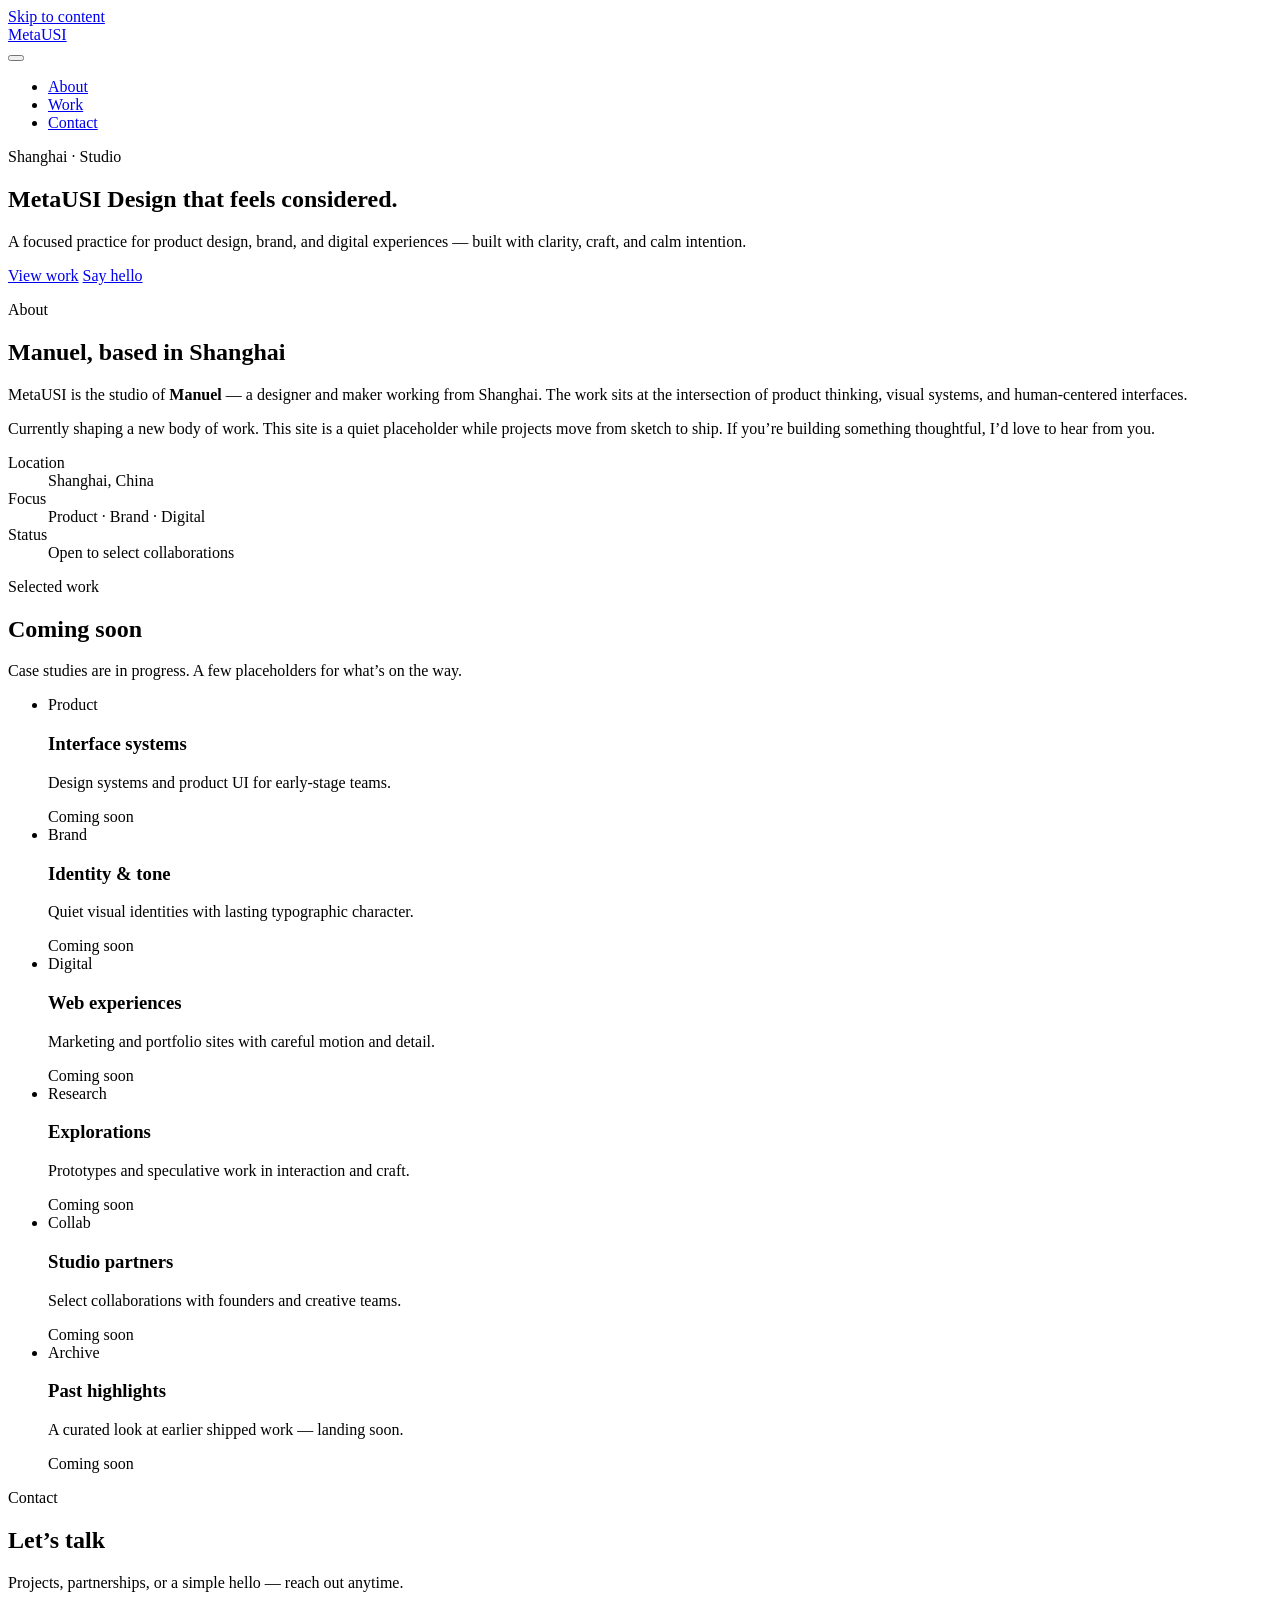
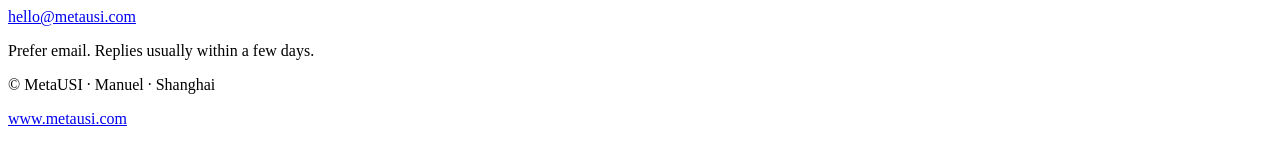
==== metausi.com/index.html @ 36ce7c74 "Add files via upload" ====
<!DOCTYPE html>
<html lang="en">
<head>
  <meta charset="UTF-8" />
  <meta name="viewport" content="width=device-width, initial-scale=1" />
  <title>MetaUSI — Design &amp; Product, Shanghai</title>
  <meta name="description" content="MetaUSI is the studio of Manuel in Shanghai — thoughtful product design, digital experiences, and creative direction." />
  <meta name="author" content="Manuel / MetaUSI" />
  <meta name="theme-color" content="#0c0c0e" />

  <!-- Open Graph -->
  <meta property="og:type" content="website" />
  <meta property="og:url" content="https://www.metausi.com/" />
  <meta property="og:title" content="MetaUSI — Design &amp; Product, Shanghai" />
  <meta property="og:description" content="Thoughtful product design, digital experiences, and creative direction from Shanghai." />
  <meta property="og:site_name" content="MetaUSI" />
  <meta property="og:locale" content="en_US" />
  <meta property="og:image" content="https://www.metausi.com/assets/og.png" />
  <meta property="og:image:width" content="1200" />
  <meta property="og:image:height" content="630" />

  <!-- Twitter -->
  <meta name="twitter:card" content="summary_large_image" />
  <meta name="twitter:title" content="MetaUSI — Design &amp; Product, Shanghai" />
  <meta name="twitter:description" content="Thoughtful product design, digital experiences, and creative direction from Shanghai." />
  <meta name="twitter:image" content="https://www.metausi.com/assets/og.png" />

  <link rel="canonical" href="https://www.metausi.com/" />
  <link rel="icon" href="/favicon.svg" type="image/svg+xml" />
  <link rel="apple-touch-icon" href="/favicon.svg" />

  <link rel="preconnect" href="https://fonts.googleapis.com" />
  <link rel="preconnect" href="https://fonts.gstatic.com" crossorigin />
  <link href="https://fonts.googleapis.com/css2?family=Instrument+Sans:ital,wght@0,400;0,500;0,600;0,700;1,400&family=Instrument+Serif:ital@0;1&display=swap" rel="stylesheet" />

  <link rel="stylesheet" href="/assets/styles.css" />
</head>
<body>
  <a class="skip-link" href="#main">Skip to content</a>

  <header class="site-header" role="banner">
    <div class="container header-inner">
      <a class="logo" href="/" aria-label="MetaUSI home">
        <span class="logo-mark" aria-hidden="true"></span>
        <span class="logo-text">MetaUSI</span>
      </a>
      <nav class="nav" aria-label="Primary">
        <button class="nav-toggle" type="button" aria-expanded="false" aria-controls="nav-menu" aria-label="Open menu">
          <span class="nav-toggle-bar"></span>
          <span class="nav-toggle-bar"></span>
        </button>
        <ul id="nav-menu" class="nav-list">
          <li><a href="#about">About</a></li>
          <li><a href="#work">Work</a></li>
          <li><a href="#contact">Contact</a></li>
        </ul>
      </nav>
    </div>
  </header>

  <main id="main">
    <section class="hero" aria-labelledby="hero-title">
      <div class="container hero-inner">
        <p class="eyebrow">Shanghai · Studio</p>
        <h1 id="hero-title" class="hero-title">
          <span class="hero-brand">MetaUSI</span>
          <span class="hero-line">Design that feels</span>
          <span class="hero-line accent">considered.</span>
        </h1>
        <p class="hero-lede">
          A focused practice for product design, brand, and digital experiences —
          built with clarity, craft, and calm intention.
        </p>
        <div class="hero-actions">
          <a class="btn btn-primary" href="#work">View work</a>
          <a class="btn btn-ghost" href="mailto:hello@metausi.com">Say hello</a>
        </div>
      </div>
      <div class="hero-glow" aria-hidden="true"></div>
    </section>

    <section id="about" class="section about" aria-labelledby="about-title">
      <div class="container">
        <div class="section-head">
          <p class="eyebrow">About</p>
          <h2 id="about-title">Manuel, based in Shanghai</h2>
        </div>
        <div class="about-grid">
          <div class="about-copy">
            <p>
              MetaUSI is the studio of <strong>Manuel</strong> — a designer and
              maker working from Shanghai. The work sits at the intersection of
              product thinking, visual systems, and human-centered interfaces.
            </p>
            <p>
              Currently shaping a new body of work. This site is a quiet
              placeholder while projects move from sketch to ship. If you’re
              building something thoughtful, I’d love to hear from you.
            </p>
          </div>
          <dl class="about-meta">
            <div>
              <dt>Location</dt>
              <dd>Shanghai, China</dd>
            </div>
            <div>
              <dt>Focus</dt>
              <dd>Product · Brand · Digital</dd>
            </div>
            <div>
              <dt>Status</dt>
              <dd><span class="status-dot" aria-hidden="true"></span> Open to select collaborations</dd>
            </div>
          </dl>
        </div>
      </div>
    </section>

    <section id="work" class="section work" aria-labelledby="work-title">
      <div class="container">
        <div class="section-head">
          <p class="eyebrow">Selected work</p>
          <h2 id="work-title">Coming soon</h2>
          <p class="section-desc">
            Case studies are in progress. A few placeholders for what’s on the way.
          </p>
        </div>
        <ul class="work-grid">
          <li class="work-card">
            <article>
              <span class="work-tag">Product</span>
              <h3>Interface systems</h3>
              <p>Design systems and product UI for early-stage teams.</p>
              <span class="work-status">Coming soon</span>
            </article>
          </li>
          <li class="work-card">
            <article>
              <span class="work-tag">Brand</span>
              <h3>Identity &amp; tone</h3>
              <p>Quiet visual identities with lasting typographic character.</p>
              <span class="work-status">Coming soon</span>
            </article>
          </li>
          <li class="work-card">
            <article>
              <span class="work-tag">Digital</span>
              <h3>Web experiences</h3>
              <p>Marketing and portfolio sites with careful motion and detail.</p>
              <span class="work-status">Coming soon</span>
            </article>
          </li>
          <li class="work-card">
            <article>
              <span class="work-tag">Research</span>
              <h3>Explorations</h3>
              <p>Prototypes and speculative work in interaction and craft.</p>
              <span class="work-status">Coming soon</span>
            </article>
          </li>
          <li class="work-card">
            <article>
              <span class="work-tag">Collab</span>
              <h3>Studio partners</h3>
              <p>Select collaborations with founders and creative teams.</p>
              <span class="work-status">Coming soon</span>
            </article>
          </li>
          <li class="work-card">
            <article>
              <span class="work-tag">Archive</span>
              <h3>Past highlights</h3>
              <p>A curated look at earlier shipped work — landing soon.</p>
              <span class="work-status">Coming soon</span>
            </article>
          </li>
        </ul>
      </div>
    </section>

    <section id="contact" class="section contact" aria-labelledby="contact-title">
      <div class="container contact-inner">
        <div class="section-head">
          <p class="eyebrow">Contact</p>
          <h2 id="contact-title">Let’s talk</h2>
          <p class="section-desc">
            Projects, partnerships, or a simple hello — reach out anytime.
          </p>
        </div>
        <a class="contact-email" href="mailto:hello@metausi.com">
          hello@metausi.com
        </a>
        <p class="contact-note">Prefer email. Replies usually within a few days.</p>
      </div>
    </section>
  </main>

  <footer class="site-footer" role="contentinfo">
    <div class="container footer-inner">
      <p class="footer-brand">© <span id="year"></span> MetaUSI · Manuel · Shanghai</p>
      <p class="footer-meta">
        <a href="https://www.metausi.com">www.metausi.com</a>
      </p>
    </div>
  </footer>

  <script src="/assets/main.js" defer></script>
</body>
</html>
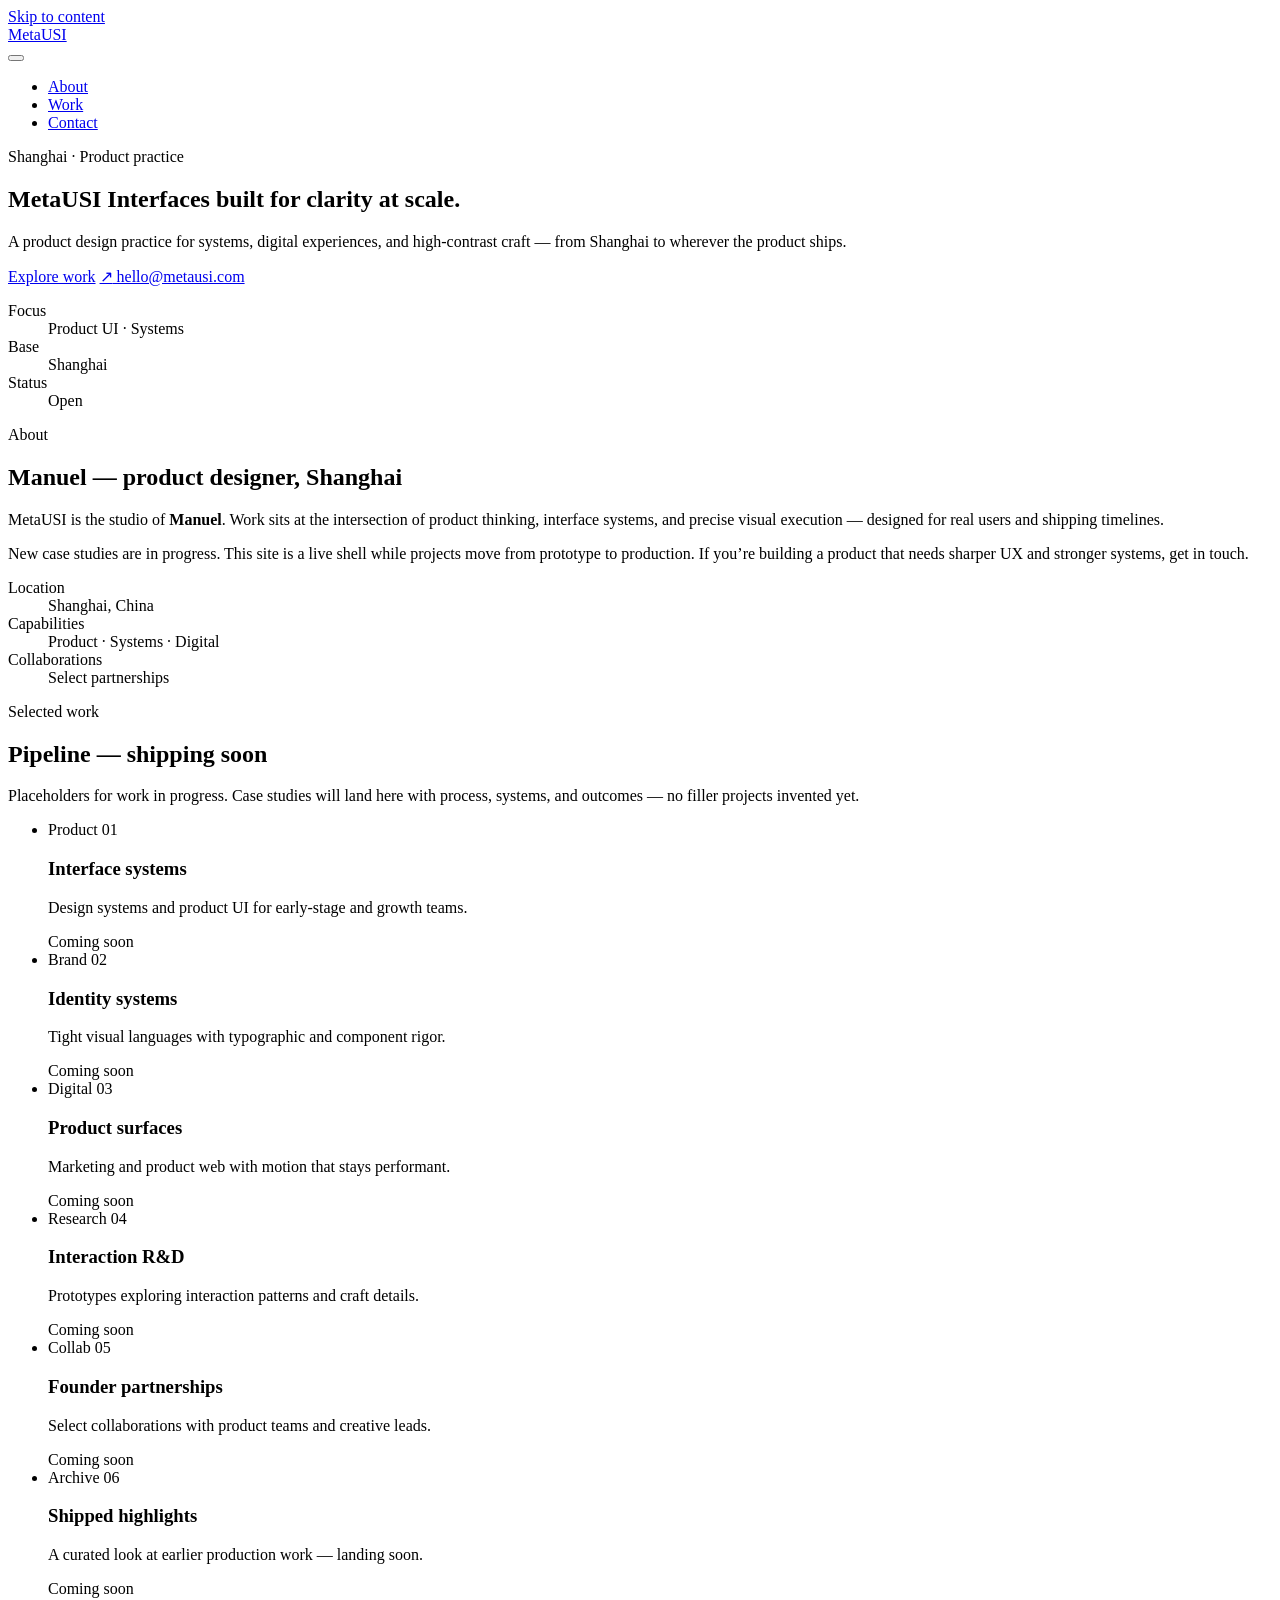
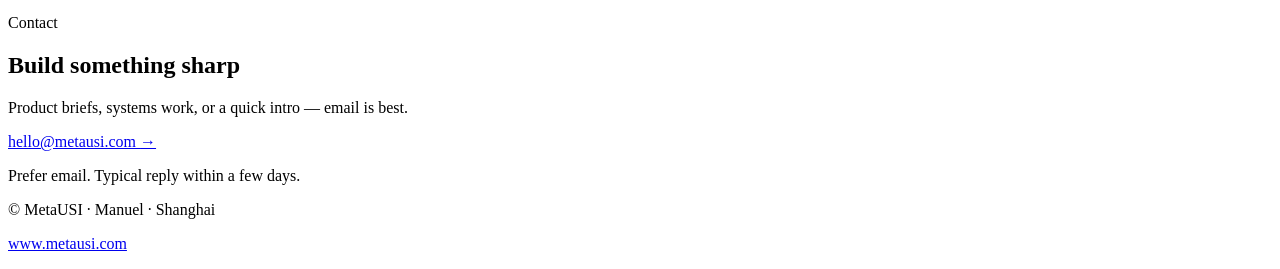
==== commit 217d9e5c: "Add files via upload" ====
--- a/metausi.com/index.html
+++ b/metausi.com/index.html
@@ -3,16 +3,16 @@
 <head>
   <meta charset="UTF-8" />
   <meta name="viewport" content="width=device-width, initial-scale=1" />
-  <title>MetaUSI — Design &amp; Product, Shanghai</title>
-  <meta name="description" content="MetaUSI is the studio of Manuel in Shanghai — thoughtful product design, digital experiences, and creative direction." />
+  <title>MetaUSI — Product Design &amp; Systems, Shanghai</title>
+  <meta name="description" content="MetaUSI is Manuel’s product practice in Shanghai — interface systems, digital products, and precise visual craft." />
   <meta name="author" content="Manuel / MetaUSI" />
-  <meta name="theme-color" content="#0c0c0e" />
+  <meta name="theme-color" content="#05070a" />
 
   <!-- Open Graph -->
   <meta property="og:type" content="website" />
   <meta property="og:url" content="https://www.metausi.com/" />
-  <meta property="og:title" content="MetaUSI — Design &amp; Product, Shanghai" />
-  <meta property="og:description" content="Thoughtful product design, digital experiences, and creative direction from Shanghai." />
+  <meta property="og:title" content="MetaUSI — Product Design &amp; Systems, Shanghai" />
+  <meta property="og:description" content="Interface systems, digital products, and precise visual craft from Shanghai." />
   <meta property="og:site_name" content="MetaUSI" />
   <meta property="og:locale" content="en_US" />
   <meta property="og:image" content="https://www.metausi.com/assets/og.png" />
@@ -21,8 +21,8 @@
 
   <!-- Twitter -->
   <meta name="twitter:card" content="summary_large_image" />
-  <meta name="twitter:title" content="MetaUSI — Design &amp; Product, Shanghai" />
-  <meta name="twitter:description" content="Thoughtful product design, digital experiences, and creative direction from Shanghai." />
+  <meta name="twitter:title" content="MetaUSI — Product Design &amp; Systems, Shanghai" />
+  <meta name="twitter:description" content="Interface systems, digital products, and precise visual craft from Shanghai." />
   <meta name="twitter:image" content="https://www.metausi.com/assets/og.png" />
 
   <link rel="canonical" href="https://www.metausi.com/" />
@@ -31,11 +31,14 @@
 
   <link rel="preconnect" href="https://fonts.googleapis.com" />
   <link rel="preconnect" href="https://fonts.gstatic.com" crossorigin />
-  <link href="https://fonts.googleapis.com/css2?family=Instrument+Sans:ital,wght@0,400;0,500;0,600;0,700;1,400&family=Instrument+Serif:ital@0;1&display=swap" rel="stylesheet" />
+  <link href="https://fonts.googleapis.com/css2?family=IBM+Plex+Mono:wght@400;500&family=Space+Grotesk:wght@400;500;600;700&display=swap" rel="stylesheet" />
 
   <link rel="stylesheet" href="/assets/styles.css" />
 </head>
 <body>
+  <div class="bg-grid" aria-hidden="true"></div>
+  <div class="bg-noise" aria-hidden="true"></div>
+
   <a class="skip-link" href="#main">Skip to content</a>
 
   <header class="site-header" role="banner">
@@ -52,7 +55,7 @@
         <ul id="nav-menu" class="nav-list">
           <li><a href="#about">About</a></li>
           <li><a href="#work">Work</a></li>
-          <li><a href="#contact">Contact</a></li>
+          <li><a class="nav-cta" href="#contact">Contact</a></li>
         </ul>
       </nav>
     </div>
@@ -61,55 +64,76 @@
   <main id="main">
     <section class="hero" aria-labelledby="hero-title">
       <div class="container hero-inner">
-        <p class="eyebrow">Shanghai · Studio</p>
+        <p class="eyebrow reveal" data-reveal>
+          <span class="eyebrow-dot" aria-hidden="true"></span>
+          Shanghai · Product practice
+        </p>
         <h1 id="hero-title" class="hero-title">
-          <span class="hero-brand">MetaUSI</span>
-          <span class="hero-line">Design that feels</span>
-          <span class="hero-line accent">considered.</span>
+          <span class="hero-brand reveal" data-reveal>MetaUSI</span>
+          <span class="hero-line reveal" data-reveal>Interfaces built for</span>
+          <span class="hero-line accent reveal" data-reveal>clarity at scale.</span>
         </h1>
-        <p class="hero-lede">
-          A focused practice for product design, brand, and digital experiences —
-          built with clarity, craft, and calm intention.
+        <p class="hero-lede reveal" data-reveal>
+          A product design practice for systems, digital experiences, and
+          high-contrast craft — from Shanghai to wherever the product ships.
         </p>
-        <div class="hero-actions">
-          <a class="btn btn-primary" href="#work">View work</a>
-          <a class="btn btn-ghost" href="mailto:hello@metausi.com">Say hello</a>
-        </div>
-      </div>
-      <div class="hero-glow" aria-hidden="true"></div>
+        <div class="hero-actions reveal" data-reveal>
+          <a class="btn btn-primary" href="#work">Explore work</a>
+          <a class="btn btn-ghost" href="mailto:hello@metausi.com">
+            <span class="btn-icon" aria-hidden="true">↗</span>
+            hello@metausi.com
+          </a>
+        </div>
+        <dl class="hero-stats reveal" data-reveal>
+          <div>
+            <dt>Focus</dt>
+            <dd>Product UI · Systems</dd>
+          </div>
+          <div>
+            <dt>Base</dt>
+            <dd>Shanghai</dd>
+          </div>
+          <div>
+            <dt>Status</dt>
+            <dd><span class="status-dot" aria-hidden="true"></span> Open</dd>
+          </div>
+        </dl>
+      </div>
+      <div class="hero-orb" aria-hidden="true"></div>
+      <div class="hero-frame" aria-hidden="true"></div>
     </section>
 
     <section id="about" class="section about" aria-labelledby="about-title">
       <div class="container">
-        <div class="section-head">
+        <div class="section-head reveal" data-reveal>
           <p class="eyebrow">About</p>
-          <h2 id="about-title">Manuel, based in Shanghai</h2>
+          <h2 id="about-title">Manuel — product designer, Shanghai</h2>
         </div>
         <div class="about-grid">
-          <div class="about-copy">
+          <div class="about-copy reveal" data-reveal>
             <p>
-              MetaUSI is the studio of <strong>Manuel</strong> — a designer and
-              maker working from Shanghai. The work sits at the intersection of
-              product thinking, visual systems, and human-centered interfaces.
+              MetaUSI is the studio of <strong>Manuel</strong>. Work sits at the
+              intersection of product thinking, interface systems, and precise
+              visual execution — designed for real users and shipping timelines.
             </p>
             <p>
-              Currently shaping a new body of work. This site is a quiet
-              placeholder while projects move from sketch to ship. If you’re
-              building something thoughtful, I’d love to hear from you.
+              New case studies are in progress. This site is a live shell while
+              projects move from prototype to production. If you’re building a
+              product that needs sharper UX and stronger systems, get in touch.
             </p>
           </div>
-          <dl class="about-meta">
+          <dl class="about-meta reveal" data-reveal>
             <div>
               <dt>Location</dt>
               <dd>Shanghai, China</dd>
             </div>
             <div>
-              <dt>Focus</dt>
-              <dd>Product · Brand · Digital</dd>
+              <dt>Capabilities</dt>
+              <dd>Product · Systems · Digital</dd>
             </div>
             <div>
-              <dt>Status</dt>
-              <dd><span class="status-dot" aria-hidden="true"></span> Open to select collaborations</dd>
+              <dt>Collaborations</dt>
+              <dd><span class="status-dot" aria-hidden="true"></span> Select partnerships</dd>
             </div>
           </dl>
         </div>
@@ -118,59 +142,78 @@
 
     <section id="work" class="section work" aria-labelledby="work-title">
       <div class="container">
-        <div class="section-head">
+        <div class="section-head reveal" data-reveal>
           <p class="eyebrow">Selected work</p>
-          <h2 id="work-title">Coming soon</h2>
+          <h2 id="work-title">Pipeline — shipping soon</h2>
           <p class="section-desc">
-            Case studies are in progress. A few placeholders for what’s on the way.
+            Placeholders for work in progress. Case studies will land here with
+            process, systems, and outcomes — no filler projects invented yet.
           </p>
         </div>
         <ul class="work-grid">
-          <li class="work-card">
-            <article>
-              <span class="work-tag">Product</span>
+          <li class="work-card reveal" data-reveal>
+            <article>
+              <div class="work-card-top">
+                <span class="work-tag">Product</span>
+                <span class="work-index" aria-hidden="true">01</span>
+              </div>
               <h3>Interface systems</h3>
-              <p>Design systems and product UI for early-stage teams.</p>
-              <span class="work-status">Coming soon</span>
-            </article>
-          </li>
-          <li class="work-card">
-            <article>
-              <span class="work-tag">Brand</span>
-              <h3>Identity &amp; tone</h3>
-              <p>Quiet visual identities with lasting typographic character.</p>
-              <span class="work-status">Coming soon</span>
-            </article>
-          </li>
-          <li class="work-card">
-            <article>
-              <span class="work-tag">Digital</span>
-              <h3>Web experiences</h3>
-              <p>Marketing and portfolio sites with careful motion and detail.</p>
-              <span class="work-status">Coming soon</span>
-            </article>
-          </li>
-          <li class="work-card">
-            <article>
-              <span class="work-tag">Research</span>
-              <h3>Explorations</h3>
-              <p>Prototypes and speculative work in interaction and craft.</p>
-              <span class="work-status">Coming soon</span>
-            </article>
-          </li>
-          <li class="work-card">
-            <article>
-              <span class="work-tag">Collab</span>
-              <h3>Studio partners</h3>
-              <p>Select collaborations with founders and creative teams.</p>
-              <span class="work-status">Coming soon</span>
-            </article>
-          </li>
-          <li class="work-card">
-            <article>
-              <span class="work-tag">Archive</span>
-              <h3>Past highlights</h3>
-              <p>A curated look at earlier shipped work — landing soon.</p>
+              <p>Design systems and product UI for early-stage and growth teams.</p>
+              <span class="work-status">Coming soon</span>
+            </article>
+          </li>
+          <li class="work-card reveal" data-reveal>
+            <article>
+              <div class="work-card-top">
+                <span class="work-tag">Brand</span>
+                <span class="work-index" aria-hidden="true">02</span>
+              </div>
+              <h3>Identity systems</h3>
+              <p>Tight visual languages with typographic and component rigor.</p>
+              <span class="work-status">Coming soon</span>
+            </article>
+          </li>
+          <li class="work-card reveal" data-reveal>
+            <article>
+              <div class="work-card-top">
+                <span class="work-tag">Digital</span>
+                <span class="work-index" aria-hidden="true">03</span>
+              </div>
+              <h3>Product surfaces</h3>
+              <p>Marketing and product web with motion that stays performant.</p>
+              <span class="work-status">Coming soon</span>
+            </article>
+          </li>
+          <li class="work-card reveal" data-reveal>
+            <article>
+              <div class="work-card-top">
+                <span class="work-tag">Research</span>
+                <span class="work-index" aria-hidden="true">04</span>
+              </div>
+              <h3>Interaction R&amp;D</h3>
+              <p>Prototypes exploring interaction patterns and craft details.</p>
+              <span class="work-status">Coming soon</span>
+            </article>
+          </li>
+          <li class="work-card reveal" data-reveal>
+            <article>
+              <div class="work-card-top">
+                <span class="work-tag">Collab</span>
+                <span class="work-index" aria-hidden="true">05</span>
+              </div>
+              <h3>Founder partnerships</h3>
+              <p>Select collaborations with product teams and creative leads.</p>
+              <span class="work-status">Coming soon</span>
+            </article>
+          </li>
+          <li class="work-card reveal" data-reveal>
+            <article>
+              <div class="work-card-top">
+                <span class="work-tag">Archive</span>
+                <span class="work-index" aria-hidden="true">06</span>
+              </div>
+              <h3>Shipped highlights</h3>
+              <p>A curated look at earlier production work — landing soon.</p>
               <span class="work-status">Coming soon</span>
             </article>
           </li>
@@ -179,18 +222,19 @@
     </section>
 
     <section id="contact" class="section contact" aria-labelledby="contact-title">
-      <div class="container contact-inner">
+      <div class="container contact-inner reveal" data-reveal>
         <div class="section-head">
           <p class="eyebrow">Contact</p>
-          <h2 id="contact-title">Let’s talk</h2>
+          <h2 id="contact-title">Build something sharp</h2>
           <p class="section-desc">
-            Projects, partnerships, or a simple hello — reach out anytime.
+            Product briefs, systems work, or a quick intro — email is best.
           </p>
         </div>
         <a class="contact-email" href="mailto:hello@metausi.com">
           hello@metausi.com
+          <span class="contact-arrow" aria-hidden="true">→</span>
         </a>
-        <p class="contact-note">Prefer email. Replies usually within a few days.</p>
+        <p class="contact-note">Prefer email. Typical reply within a few days.</p>
       </div>
     </section>
   </main>
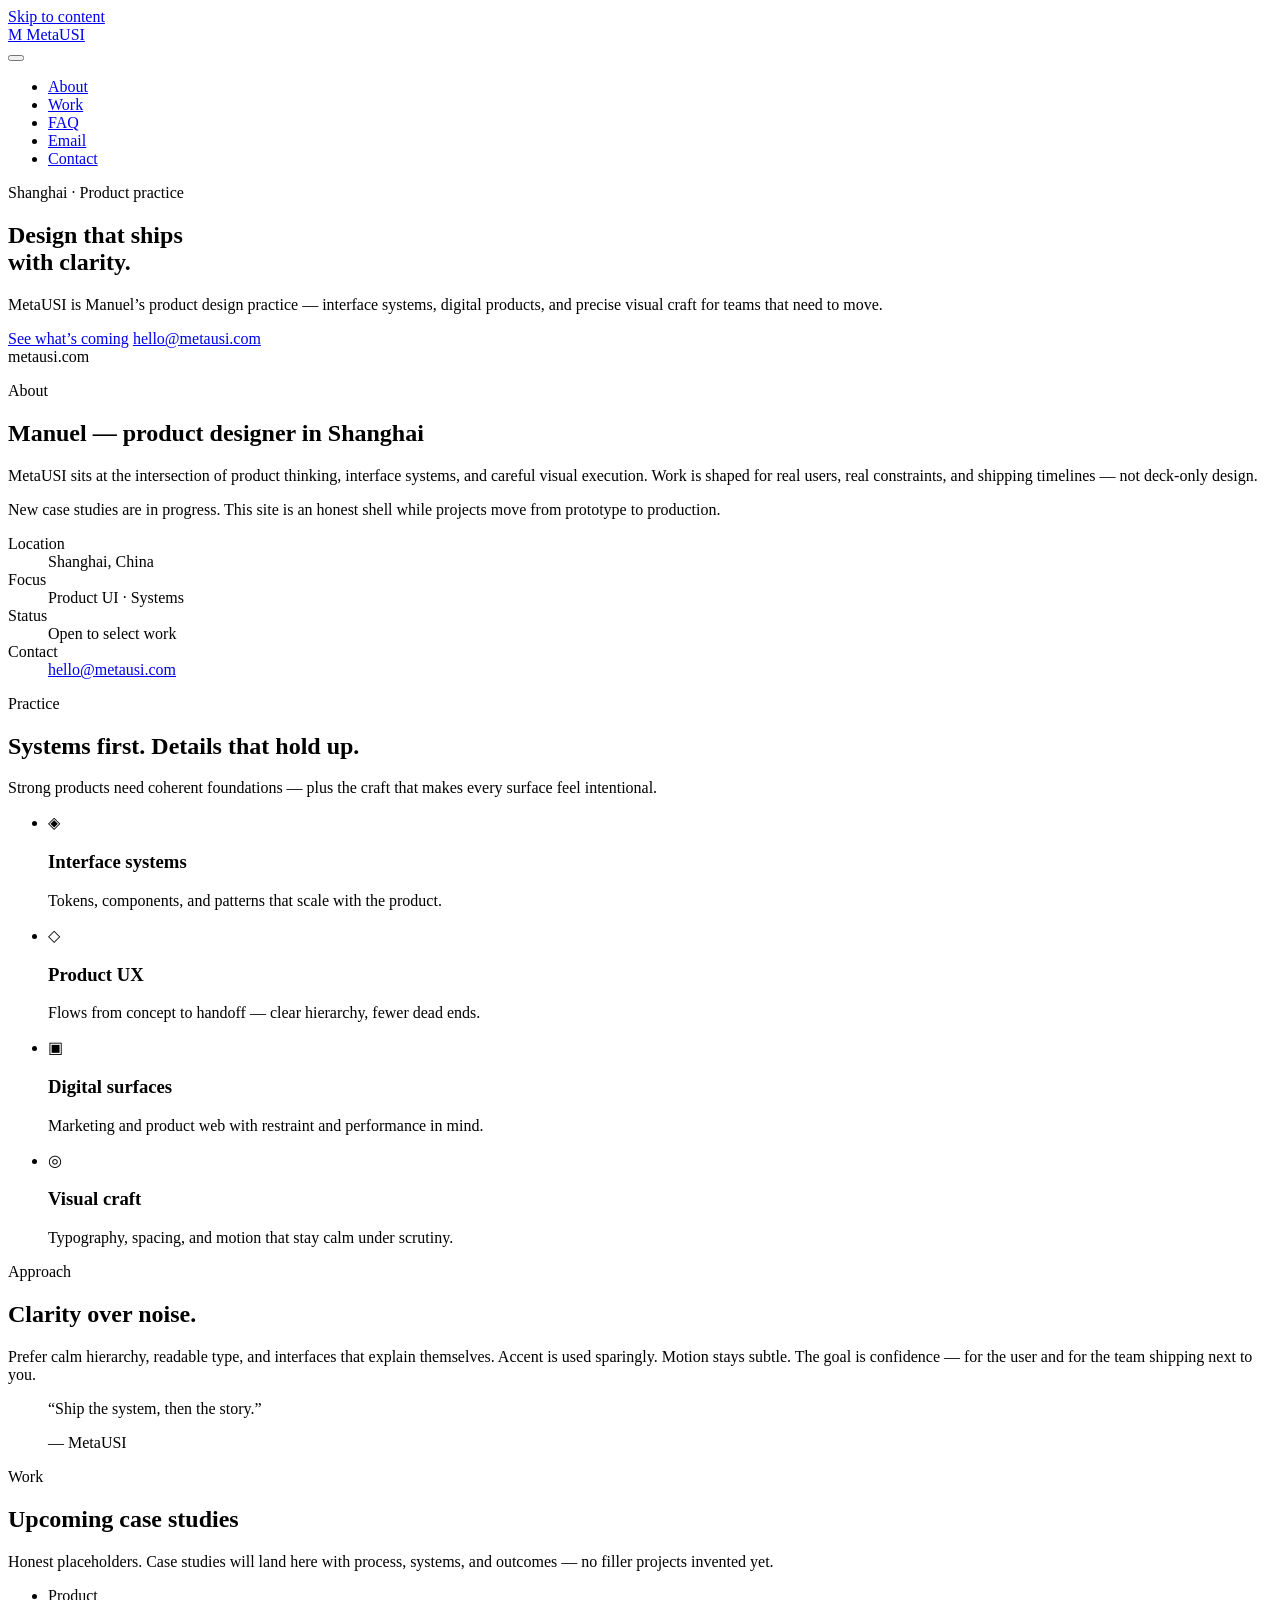
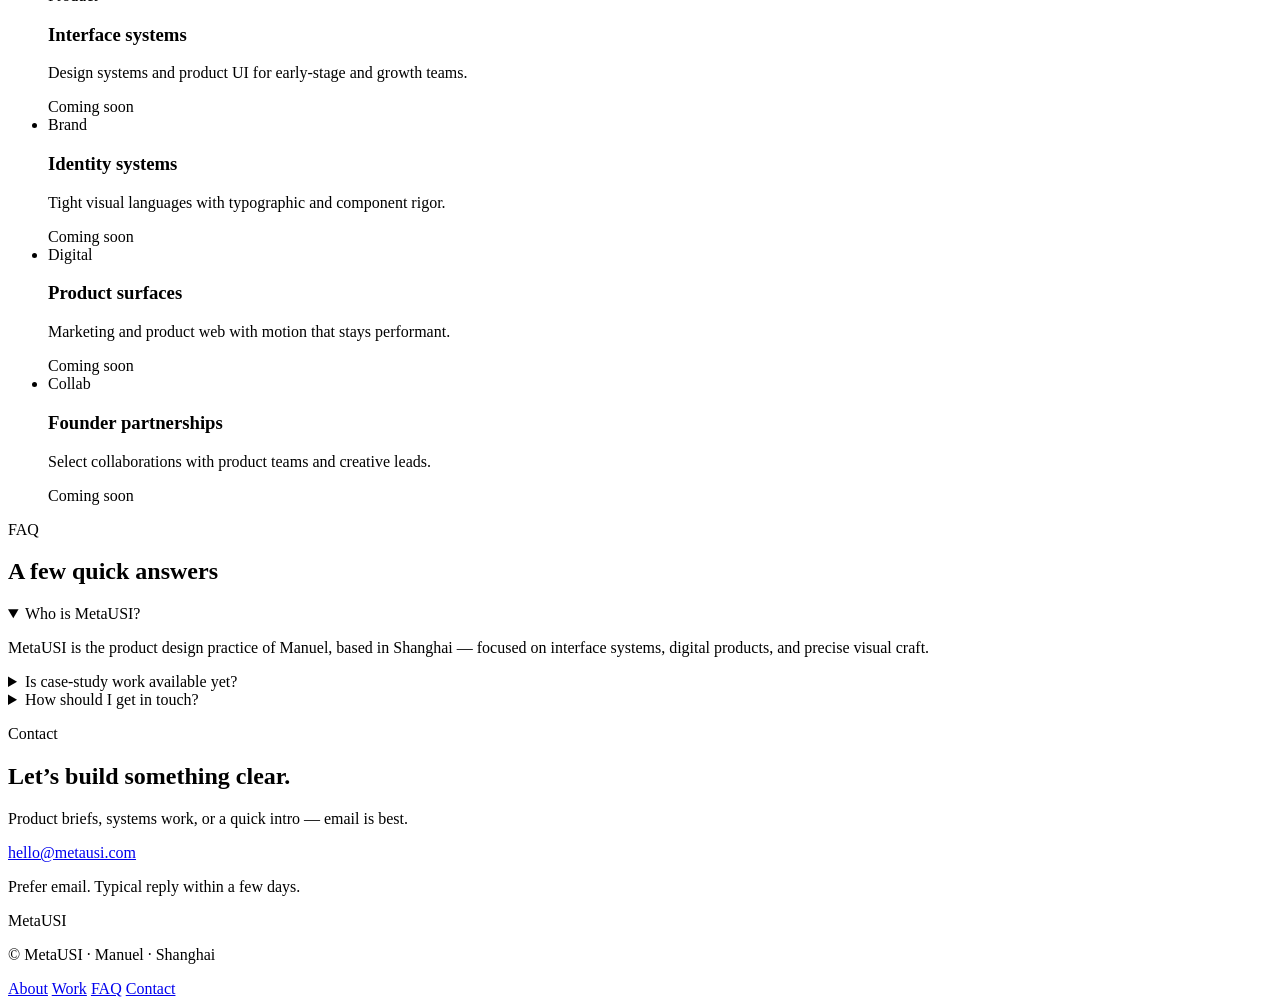
==== commit c48e3b80: "Add files via upload" ====
--- a/metausi.com/index.html
+++ b/metausi.com/index.html
@@ -6,9 +6,8 @@
   <title>MetaUSI — Product Design &amp; Systems, Shanghai</title>
   <meta name="description" content="MetaUSI is Manuel’s product practice in Shanghai — interface systems, digital products, and precise visual craft." />
   <meta name="author" content="Manuel / MetaUSI" />
-  <meta name="theme-color" content="#05070a" />
-
-  <!-- Open Graph -->
+  <meta name="theme-color" content="#FFFFFF" />
+
   <meta property="og:type" content="website" />
   <meta property="og:url" content="https://www.metausi.com/" />
   <meta property="og:title" content="MetaUSI — Product Design &amp; Systems, Shanghai" />
@@ -19,7 +18,6 @@
   <meta property="og:image:width" content="1200" />
   <meta property="og:image:height" content="630" />
 
-  <!-- Twitter -->
   <meta name="twitter:card" content="summary_large_image" />
   <meta name="twitter:title" content="MetaUSI — Product Design &amp; Systems, Shanghai" />
   <meta name="twitter:description" content="Interface systems, digital products, and precise visual craft from Shanghai." />
@@ -31,20 +29,16 @@
 
   <link rel="preconnect" href="https://fonts.googleapis.com" />
   <link rel="preconnect" href="https://fonts.gstatic.com" crossorigin />
-  <link href="https://fonts.googleapis.com/css2?family=IBM+Plex+Mono:wght@400;500&family=Space+Grotesk:wght@400;500;600;700&display=swap" rel="stylesheet" />
-
+  <link href="https://fonts.googleapis.com/css2?family=Inter:wght@400;500;600;700&display=swap" rel="stylesheet" />
   <link rel="stylesheet" href="/assets/styles.css" />
 </head>
 <body>
-  <div class="bg-grid" aria-hidden="true"></div>
-  <div class="bg-noise" aria-hidden="true"></div>
-
   <a class="skip-link" href="#main">Skip to content</a>
 
   <header class="site-header" role="banner">
     <div class="container header-inner">
       <a class="logo" href="/" aria-label="MetaUSI home">
-        <span class="logo-mark" aria-hidden="true"></span>
+        <span class="logo-mark" aria-hidden="true">M</span>
         <span class="logo-text">MetaUSI</span>
       </a>
       <nav class="nav" aria-label="Primary">
@@ -55,7 +49,9 @@
         <ul id="nav-menu" class="nav-list">
           <li><a href="#about">About</a></li>
           <li><a href="#work">Work</a></li>
-          <li><a class="nav-cta" href="#contact">Contact</a></li>
+          <li><a href="#faq">FAQ</a></li>
+          <li><a class="btn btn-outline btn-sm" href="mailto:hello@metausi.com">Email</a></li>
+          <li><a class="btn btn-primary btn-sm" href="#contact">Contact</a></li>
         </ul>
       </nav>
     </div>
@@ -63,188 +59,232 @@
 
   <main id="main">
     <section class="hero" aria-labelledby="hero-title">
-      <div class="container hero-inner">
-        <p class="eyebrow reveal" data-reveal>
-          <span class="eyebrow-dot" aria-hidden="true"></span>
-          Shanghai · Product practice
-        </p>
-        <h1 id="hero-title" class="hero-title">
-          <span class="hero-brand reveal" data-reveal>MetaUSI</span>
-          <span class="hero-line reveal" data-reveal>Interfaces built for</span>
-          <span class="hero-line accent reveal" data-reveal>clarity at scale.</span>
+      <div class="container hero-copy">
+        <p class="pill reveal" data-reveal>Shanghai · Product practice</p>
+        <h1 id="hero-title" class="hero-title reveal" data-reveal>
+          Design that ships<br />with clarity.
         </h1>
         <p class="hero-lede reveal" data-reveal>
-          A product design practice for systems, digital experiences, and
-          high-contrast craft — from Shanghai to wherever the product ships.
+          MetaUSI is Manuel’s product design practice — interface systems,
+          digital products, and precise visual craft for teams that need to move.
         </p>
         <div class="hero-actions reveal" data-reveal>
-          <a class="btn btn-primary" href="#work">Explore work</a>
-          <a class="btn btn-ghost" href="mailto:hello@metausi.com">
-            <span class="btn-icon" aria-hidden="true">↗</span>
-            hello@metausi.com
-          </a>
-        </div>
-        <dl class="hero-stats reveal" data-reveal>
-          <div>
-            <dt>Focus</dt>
-            <dd>Product UI · Systems</dd>
+          <a class="btn btn-primary" href="#work">See what’s coming</a>
+          <a class="btn btn-secondary" href="mailto:hello@metausi.com">hello@metausi.com</a>
+        </div>
+      </div>
+
+      <div class="container reveal" data-reveal>
+        <div class="hero-visual" aria-hidden="true">
+          <div class="mock-window">
+            <div class="mock-chrome">
+              <span></span><span></span><span></span>
+              <div class="mock-url">metausi.com</div>
+            </div>
+            <div class="mock-body">
+              <div class="mock-sidebar">
+                <div class="mock-line short"></div>
+                <div class="mock-line"></div>
+                <div class="mock-line"></div>
+                <div class="mock-line mid"></div>
+              </div>
+              <div class="mock-main">
+                <div class="mock-banner"></div>
+                <div class="mock-cards">
+                  <div class="mock-card"></div>
+                  <div class="mock-card"></div>
+                  <div class="mock-card accent"></div>
+                </div>
+              </div>
+            </div>
           </div>
-          <div>
-            <dt>Base</dt>
-            <dd>Shanghai</dd>
+        </div>
+      </div>
+    </section>
+
+    <section id="about" class="band" aria-labelledby="about-title">
+      <div class="container">
+        <div class="block reveal" data-reveal>
+          <div class="block-grid">
+            <div>
+              <p class="section-label">About</p>
+              <h2 id="about-title">Manuel — product designer in Shanghai</h2>
+              <p class="body">
+                MetaUSI sits at the intersection of product thinking, interface systems,
+                and careful visual execution. Work is shaped for real users, real constraints,
+                and shipping timelines — not deck-only design.
+              </p>
+              <p class="body">
+                New case studies are in progress. This site is an honest shell while projects
+                move from prototype to production.
+              </p>
+            </div>
+            <dl class="meta-list">
+              <div>
+                <dt>Location</dt>
+                <dd>Shanghai, China</dd>
+              </div>
+              <div>
+                <dt>Focus</dt>
+                <dd>Product UI · Systems</dd>
+              </div>
+              <div>
+                <dt>Status</dt>
+                <dd><span class="status-dot" aria-hidden="true"></span> Open to select work</dd>
+              </div>
+              <div>
+                <dt>Contact</dt>
+                <dd><a href="mailto:hello@metausi.com">hello@metausi.com</a></dd>
+              </div>
+            </dl>
           </div>
-          <div>
-            <dt>Status</dt>
-            <dd><span class="status-dot" aria-hidden="true"></span> Open</dd>
+        </div>
+      </div>
+    </section>
+
+    <section id="practice" class="band band-tight" aria-labelledby="practice-title">
+      <div class="container">
+        <div class="section-head reveal" data-reveal>
+          <p class="section-label">Practice</p>
+          <h2 id="practice-title">Systems first. Details that hold up.</h2>
+          <p class="section-desc">
+            Strong products need coherent foundations — plus the craft that makes every surface feel intentional.
+          </p>
+        </div>
+        <ul class="grid-2x2">
+          <li class="tile reveal" data-reveal>
+            <span class="tile-icon" aria-hidden="true">◈</span>
+            <h3>Interface systems</h3>
+            <p>Tokens, components, and patterns that scale with the product.</p>
+          </li>
+          <li class="tile reveal" data-reveal>
+            <span class="tile-icon" aria-hidden="true">◇</span>
+            <h3>Product UX</h3>
+            <p>Flows from concept to handoff — clear hierarchy, fewer dead ends.</p>
+          </li>
+          <li class="tile reveal" data-reveal>
+            <span class="tile-icon" aria-hidden="true">▣</span>
+            <h3>Digital surfaces</h3>
+            <p>Marketing and product web with restraint and performance in mind.</p>
+          </li>
+          <li class="tile reveal" data-reveal>
+            <span class="tile-icon" aria-hidden="true">◎</span>
+            <h3>Visual craft</h3>
+            <p>Typography, spacing, and motion that stay calm under scrutiny.</p>
+          </li>
+        </ul>
+      </div>
+    </section>
+
+    <section class="band" aria-labelledby="approach-title">
+      <div class="container">
+        <div class="block block-teal reveal" data-reveal>
+          <div class="block-grid block-grid-center">
+            <div>
+              <p class="section-label">Approach</p>
+              <h2 id="approach-title">Clarity over noise.</h2>
+              <p class="body">
+                Prefer calm hierarchy, readable type, and interfaces that explain themselves.
+                Accent is used sparingly. Motion stays subtle. The goal is confidence —
+                for the user and for the team shipping next to you.
+              </p>
+            </div>
+            <blockquote class="quote">
+              <p>“Ship the system, then the story.”</p>
+              <footer>— MetaUSI</footer>
+            </blockquote>
           </div>
-        </dl>
-      </div>
-      <div class="hero-orb" aria-hidden="true"></div>
-      <div class="hero-frame" aria-hidden="true"></div>
-    </section>
-
-    <section id="about" class="section about" aria-labelledby="about-title">
+        </div>
+      </div>
+    </section>
+
+    <section id="work" class="band band-tight" aria-labelledby="work-title">
       <div class="container">
         <div class="section-head reveal" data-reveal>
-          <p class="eyebrow">About</p>
-          <h2 id="about-title">Manuel — product designer, Shanghai</h2>
-        </div>
-        <div class="about-grid">
-          <div class="about-copy reveal" data-reveal>
-            <p>
-              MetaUSI is the studio of <strong>Manuel</strong>. Work sits at the
-              intersection of product thinking, interface systems, and precise
-              visual execution — designed for real users and shipping timelines.
-            </p>
-            <p>
-              New case studies are in progress. This site is a live shell while
-              projects move from prototype to production. If you’re building a
-              product that needs sharper UX and stronger systems, get in touch.
-            </p>
-          </div>
-          <dl class="about-meta reveal" data-reveal>
-            <div>
-              <dt>Location</dt>
-              <dd>Shanghai, China</dd>
-            </div>
-            <div>
-              <dt>Capabilities</dt>
-              <dd>Product · Systems · Digital</dd>
-            </div>
-            <div>
-              <dt>Collaborations</dt>
-              <dd><span class="status-dot" aria-hidden="true"></span> Select partnerships</dd>
-            </div>
-          </dl>
-        </div>
-      </div>
-    </section>
-
-    <section id="work" class="section work" aria-labelledby="work-title">
-      <div class="container">
+          <p class="section-label">Work</p>
+          <h2 id="work-title">Upcoming case studies</h2>
+          <p class="section-desc">
+            Honest placeholders. Case studies will land here with process, systems, and outcomes —
+            no filler projects invented yet.
+          </p>
+        </div>
+        <ul class="grid-2x2">
+          <li class="card reveal" data-reveal>
+            <span class="card-tag">Product</span>
+            <h3>Interface systems</h3>
+            <p>Design systems and product UI for early-stage and growth teams.</p>
+            <span class="card-status">Coming soon</span>
+          </li>
+          <li class="card reveal" data-reveal>
+            <span class="card-tag">Brand</span>
+            <h3>Identity systems</h3>
+            <p>Tight visual languages with typographic and component rigor.</p>
+            <span class="card-status">Coming soon</span>
+          </li>
+          <li class="card reveal" data-reveal>
+            <span class="card-tag">Digital</span>
+            <h3>Product surfaces</h3>
+            <p>Marketing and product web with motion that stays performant.</p>
+            <span class="card-status">Coming soon</span>
+          </li>
+          <li class="card reveal" data-reveal>
+            <span class="card-tag">Collab</span>
+            <h3>Founder partnerships</h3>
+            <p>Select collaborations with product teams and creative leads.</p>
+            <span class="card-status">Coming soon</span>
+          </li>
+        </ul>
+      </div>
+    </section>
+
+    <section id="faq" class="band" aria-labelledby="faq-title">
+      <div class="container narrow">
         <div class="section-head reveal" data-reveal>
-          <p class="eyebrow">Selected work</p>
-          <h2 id="work-title">Pipeline — shipping soon</h2>
-          <p class="section-desc">
-            Placeholders for work in progress. Case studies will land here with
-            process, systems, and outcomes — no filler projects invented yet.
-          </p>
-        </div>
-        <ul class="work-grid">
-          <li class="work-card reveal" data-reveal>
-            <article>
-              <div class="work-card-top">
-                <span class="work-tag">Product</span>
-                <span class="work-index" aria-hidden="true">01</span>
-              </div>
-              <h3>Interface systems</h3>
-              <p>Design systems and product UI for early-stage and growth teams.</p>
-              <span class="work-status">Coming soon</span>
-            </article>
-          </li>
-          <li class="work-card reveal" data-reveal>
-            <article>
-              <div class="work-card-top">
-                <span class="work-tag">Brand</span>
-                <span class="work-index" aria-hidden="true">02</span>
-              </div>
-              <h3>Identity systems</h3>
-              <p>Tight visual languages with typographic and component rigor.</p>
-              <span class="work-status">Coming soon</span>
-            </article>
-          </li>
-          <li class="work-card reveal" data-reveal>
-            <article>
-              <div class="work-card-top">
-                <span class="work-tag">Digital</span>
-                <span class="work-index" aria-hidden="true">03</span>
-              </div>
-              <h3>Product surfaces</h3>
-              <p>Marketing and product web with motion that stays performant.</p>
-              <span class="work-status">Coming soon</span>
-            </article>
-          </li>
-          <li class="work-card reveal" data-reveal>
-            <article>
-              <div class="work-card-top">
-                <span class="work-tag">Research</span>
-                <span class="work-index" aria-hidden="true">04</span>
-              </div>
-              <h3>Interaction R&amp;D</h3>
-              <p>Prototypes exploring interaction patterns and craft details.</p>
-              <span class="work-status">Coming soon</span>
-            </article>
-          </li>
-          <li class="work-card reveal" data-reveal>
-            <article>
-              <div class="work-card-top">
-                <span class="work-tag">Collab</span>
-                <span class="work-index" aria-hidden="true">05</span>
-              </div>
-              <h3>Founder partnerships</h3>
-              <p>Select collaborations with product teams and creative leads.</p>
-              <span class="work-status">Coming soon</span>
-            </article>
-          </li>
-          <li class="work-card reveal" data-reveal>
-            <article>
-              <div class="work-card-top">
-                <span class="work-tag">Archive</span>
-                <span class="work-index" aria-hidden="true">06</span>
-              </div>
-              <h3>Shipped highlights</h3>
-              <p>A curated look at earlier production work — landing soon.</p>
-              <span class="work-status">Coming soon</span>
-            </article>
-          </li>
-        </ul>
-      </div>
-    </section>
-
-    <section id="contact" class="section contact" aria-labelledby="contact-title">
-      <div class="container contact-inner reveal" data-reveal>
-        <div class="section-head">
-          <p class="eyebrow">Contact</p>
-          <h2 id="contact-title">Build something sharp</h2>
-          <p class="section-desc">
-            Product briefs, systems work, or a quick intro — email is best.
-          </p>
-        </div>
-        <a class="contact-email" href="mailto:hello@metausi.com">
-          hello@metausi.com
-          <span class="contact-arrow" aria-hidden="true">→</span>
-        </a>
-        <p class="contact-note">Prefer email. Typical reply within a few days.</p>
+          <p class="section-label">FAQ</p>
+          <h2 id="faq-title">A few quick answers</h2>
+        </div>
+        <div class="faq-list">
+          <details class="faq-item reveal" data-reveal open>
+            <summary>Who is MetaUSI?</summary>
+            <p>MetaUSI is the product design practice of Manuel, based in Shanghai — focused on interface systems, digital products, and precise visual craft.</p>
+          </details>
+          <details class="faq-item reveal" data-reveal>
+            <summary>Is case-study work available yet?</summary>
+            <p>Not yet. Work cards on this site are honest “Coming soon” placeholders while projects move from prototype to production.</p>
+          </details>
+          <details class="faq-item reveal" data-reveal>
+            <summary>How should I get in touch?</summary>
+            <p>Email <a href="mailto:hello@metausi.com">hello@metausi.com</a>. Prefer email; typical reply within a few days.</p>
+          </details>
+        </div>
+      </div>
+    </section>
+
+    <section id="contact" class="cta" aria-labelledby="contact-title">
+      <div class="container cta-inner reveal" data-reveal>
+        <p class="pill pill-on-dark">Contact</p>
+        <h2 id="contact-title">Let’s build something clear.</h2>
+        <p class="cta-lede">
+          Product briefs, systems work, or a quick intro — email is best.
+        </p>
+        <a class="btn btn-light" href="mailto:hello@metausi.com">hello@metausi.com</a>
+        <p class="cta-note">Prefer email. Typical reply within a few days.</p>
       </div>
     </section>
   </main>
 
   <footer class="site-footer" role="contentinfo">
     <div class="container footer-inner">
-      <p class="footer-brand">© <span id="year"></span> MetaUSI · Manuel · Shanghai</p>
-      <p class="footer-meta">
-        <a href="https://www.metausi.com">www.metausi.com</a>
-      </p>
+      <div class="footer-brand-block">
+        <p class="footer-logo">MetaUSI</p>
+        <p class="footer-copy">© <span id="year"></span> MetaUSI · Manuel · Shanghai</p>
+      </div>
+      <nav class="footer-nav" aria-label="Footer">
+        <a href="#about">About</a>
+        <a href="#work">Work</a>
+        <a href="#faq">FAQ</a>
+        <a href="mailto:hello@metausi.com">Contact</a>
+      </nav>
     </div>
   </footer>
 
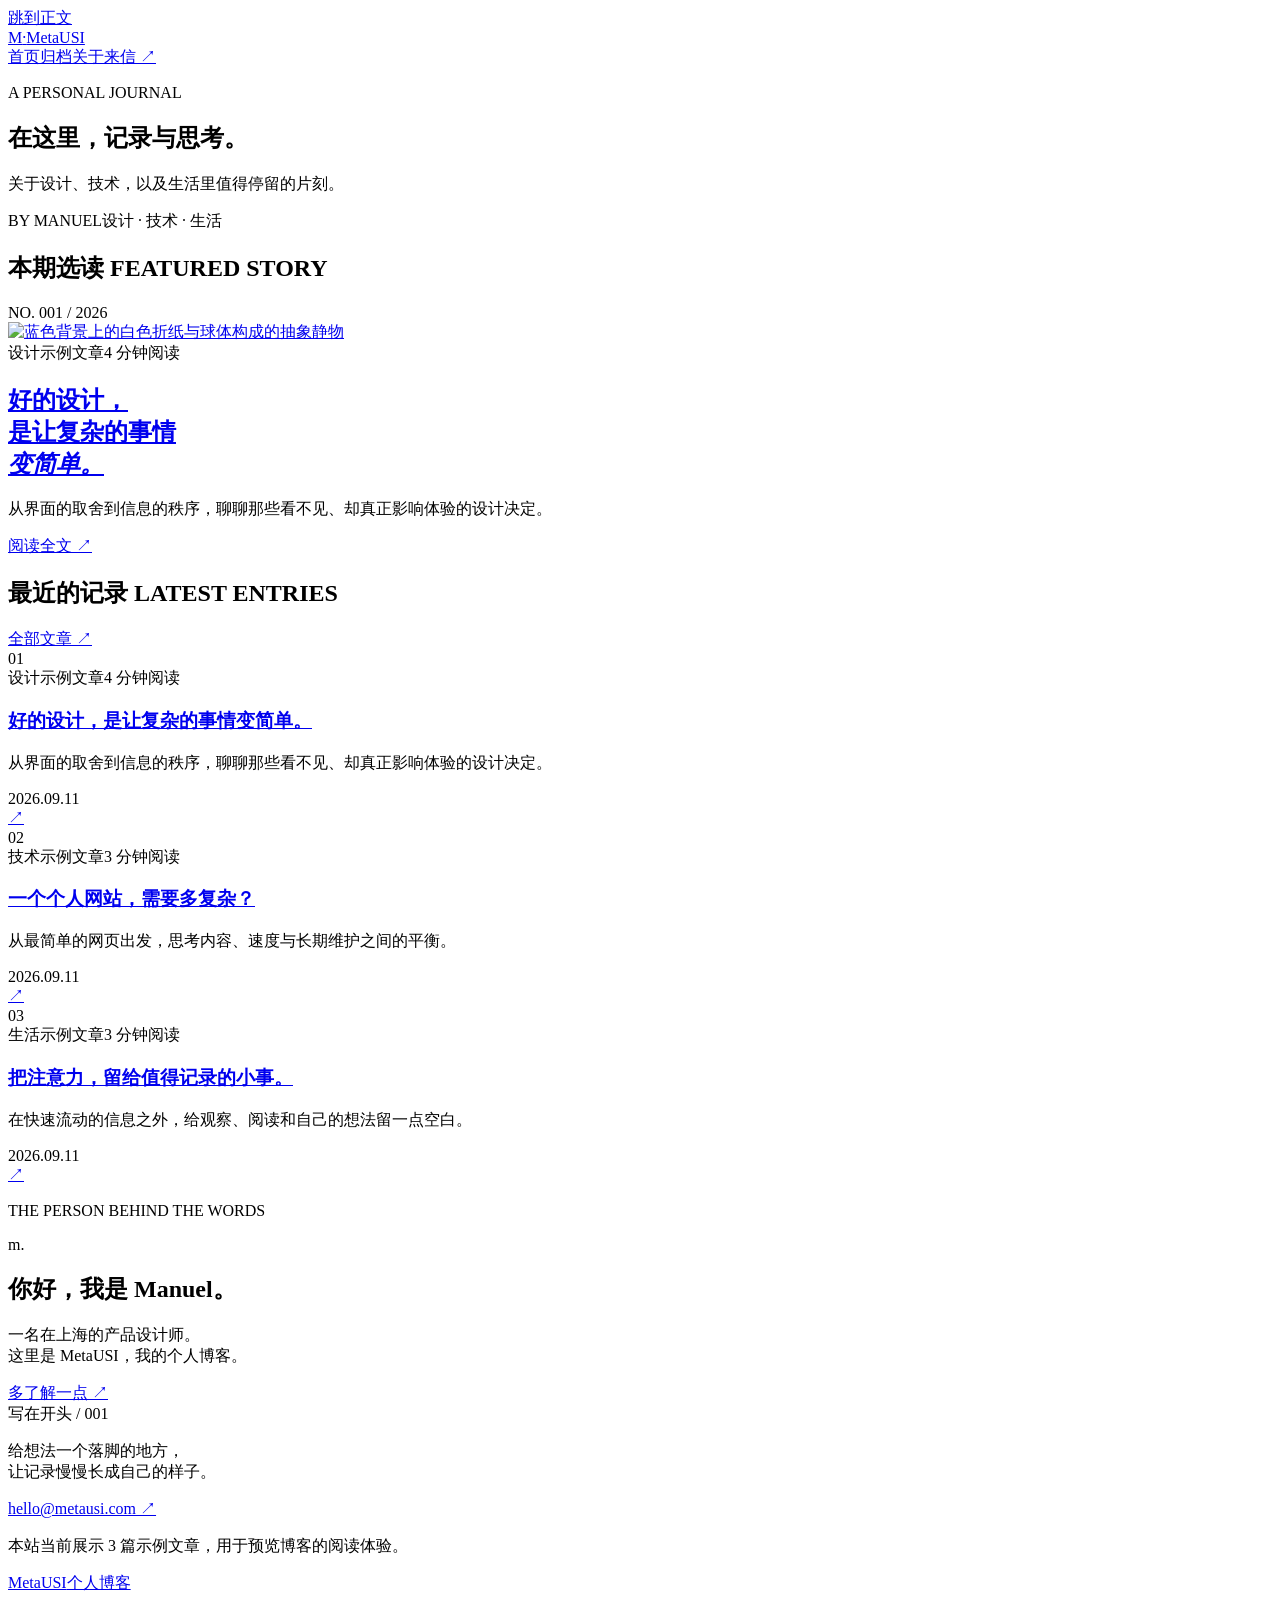
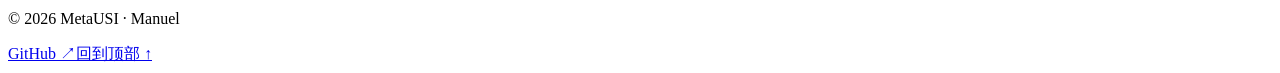
==== commit 4fdf50e2: "Add files via upload" ====
--- a/metausi.com/index.html
+++ b/metausi.com/index.html
@@ -1,293 +1 @@
-<!DOCTYPE html>
-<html lang="en">
-<head>
-  <meta charset="UTF-8" />
-  <meta name="viewport" content="width=device-width, initial-scale=1" />
-  <title>MetaUSI — Product Design &amp; Systems, Shanghai</title>
-  <meta name="description" content="MetaUSI is Manuel’s product practice in Shanghai — interface systems, digital products, and precise visual craft." />
-  <meta name="author" content="Manuel / MetaUSI" />
-  <meta name="theme-color" content="#FFFFFF" />
-
-  <meta property="og:type" content="website" />
-  <meta property="og:url" content="https://www.metausi.com/" />
-  <meta property="og:title" content="MetaUSI — Product Design &amp; Systems, Shanghai" />
-  <meta property="og:description" content="Interface systems, digital products, and precise visual craft from Shanghai." />
-  <meta property="og:site_name" content="MetaUSI" />
-  <meta property="og:locale" content="en_US" />
-  <meta property="og:image" content="https://www.metausi.com/assets/og.png" />
-  <meta property="og:image:width" content="1200" />
-  <meta property="og:image:height" content="630" />
-
-  <meta name="twitter:card" content="summary_large_image" />
-  <meta name="twitter:title" content="MetaUSI — Product Design &amp; Systems, Shanghai" />
-  <meta name="twitter:description" content="Interface systems, digital products, and precise visual craft from Shanghai." />
-  <meta name="twitter:image" content="https://www.metausi.com/assets/og.png" />
-
-  <link rel="canonical" href="https://www.metausi.com/" />
-  <link rel="icon" href="/favicon.svg" type="image/svg+xml" />
-  <link rel="apple-touch-icon" href="/favicon.svg" />
-
-  <link rel="preconnect" href="https://fonts.googleapis.com" />
-  <link rel="preconnect" href="https://fonts.gstatic.com" crossorigin />
-  <link href="https://fonts.googleapis.com/css2?family=Inter:wght@400;500;600;700&display=swap" rel="stylesheet" />
-  <link rel="stylesheet" href="/assets/styles.css" />
-</head>
-<body>
-  <a class="skip-link" href="#main">Skip to content</a>
-
-  <header class="site-header" role="banner">
-    <div class="container header-inner">
-      <a class="logo" href="/" aria-label="MetaUSI home">
-        <span class="logo-mark" aria-hidden="true">M</span>
-        <span class="logo-text">MetaUSI</span>
-      </a>
-      <nav class="nav" aria-label="Primary">
-        <button class="nav-toggle" type="button" aria-expanded="false" aria-controls="nav-menu" aria-label="Open menu">
-          <span class="nav-toggle-bar"></span>
-          <span class="nav-toggle-bar"></span>
-        </button>
-        <ul id="nav-menu" class="nav-list">
-          <li><a href="#about">About</a></li>
-          <li><a href="#work">Work</a></li>
-          <li><a href="#faq">FAQ</a></li>
-          <li><a class="btn btn-outline btn-sm" href="mailto:hello@metausi.com">Email</a></li>
-          <li><a class="btn btn-primary btn-sm" href="#contact">Contact</a></li>
-        </ul>
-      </nav>
-    </div>
-  </header>
-
-  <main id="main">
-    <section class="hero" aria-labelledby="hero-title">
-      <div class="container hero-copy">
-        <p class="pill reveal" data-reveal>Shanghai · Product practice</p>
-        <h1 id="hero-title" class="hero-title reveal" data-reveal>
-          Design that ships<br />with clarity.
-        </h1>
-        <p class="hero-lede reveal" data-reveal>
-          MetaUSI is Manuel’s product design practice — interface systems,
-          digital products, and precise visual craft for teams that need to move.
-        </p>
-        <div class="hero-actions reveal" data-reveal>
-          <a class="btn btn-primary" href="#work">See what’s coming</a>
-          <a class="btn btn-secondary" href="mailto:hello@metausi.com">hello@metausi.com</a>
-        </div>
-      </div>
-
-      <div class="container reveal" data-reveal>
-        <div class="hero-visual" aria-hidden="true">
-          <div class="mock-window">
-            <div class="mock-chrome">
-              <span></span><span></span><span></span>
-              <div class="mock-url">metausi.com</div>
-            </div>
-            <div class="mock-body">
-              <div class="mock-sidebar">
-                <div class="mock-line short"></div>
-                <div class="mock-line"></div>
-                <div class="mock-line"></div>
-                <div class="mock-line mid"></div>
-              </div>
-              <div class="mock-main">
-                <div class="mock-banner"></div>
-                <div class="mock-cards">
-                  <div class="mock-card"></div>
-                  <div class="mock-card"></div>
-                  <div class="mock-card accent"></div>
-                </div>
-              </div>
-            </div>
-          </div>
-        </div>
-      </div>
-    </section>
-
-    <section id="about" class="band" aria-labelledby="about-title">
-      <div class="container">
-        <div class="block reveal" data-reveal>
-          <div class="block-grid">
-            <div>
-              <p class="section-label">About</p>
-              <h2 id="about-title">Manuel — product designer in Shanghai</h2>
-              <p class="body">
-                MetaUSI sits at the intersection of product thinking, interface systems,
-                and careful visual execution. Work is shaped for real users, real constraints,
-                and shipping timelines — not deck-only design.
-              </p>
-              <p class="body">
-                New case studies are in progress. This site is an honest shell while projects
-                move from prototype to production.
-              </p>
-            </div>
-            <dl class="meta-list">
-              <div>
-                <dt>Location</dt>
-                <dd>Shanghai, China</dd>
-              </div>
-              <div>
-                <dt>Focus</dt>
-                <dd>Product UI · Systems</dd>
-              </div>
-              <div>
-                <dt>Status</dt>
-                <dd><span class="status-dot" aria-hidden="true"></span> Open to select work</dd>
-              </div>
-              <div>
-                <dt>Contact</dt>
-                <dd><a href="mailto:hello@metausi.com">hello@metausi.com</a></dd>
-              </div>
-            </dl>
-          </div>
-        </div>
-      </div>
-    </section>
-
-    <section id="practice" class="band band-tight" aria-labelledby="practice-title">
-      <div class="container">
-        <div class="section-head reveal" data-reveal>
-          <p class="section-label">Practice</p>
-          <h2 id="practice-title">Systems first. Details that hold up.</h2>
-          <p class="section-desc">
-            Strong products need coherent foundations — plus the craft that makes every surface feel intentional.
-          </p>
-        </div>
-        <ul class="grid-2x2">
-          <li class="tile reveal" data-reveal>
-            <span class="tile-icon" aria-hidden="true">◈</span>
-            <h3>Interface systems</h3>
-            <p>Tokens, components, and patterns that scale with the product.</p>
-          </li>
-          <li class="tile reveal" data-reveal>
-            <span class="tile-icon" aria-hidden="true">◇</span>
-            <h3>Product UX</h3>
-            <p>Flows from concept to handoff — clear hierarchy, fewer dead ends.</p>
-          </li>
-          <li class="tile reveal" data-reveal>
-            <span class="tile-icon" aria-hidden="true">▣</span>
-            <h3>Digital surfaces</h3>
-            <p>Marketing and product web with restraint and performance in mind.</p>
-          </li>
-          <li class="tile reveal" data-reveal>
-            <span class="tile-icon" aria-hidden="true">◎</span>
-            <h3>Visual craft</h3>
-            <p>Typography, spacing, and motion that stay calm under scrutiny.</p>
-          </li>
-        </ul>
-      </div>
-    </section>
-
-    <section class="band" aria-labelledby="approach-title">
-      <div class="container">
-        <div class="block block-teal reveal" data-reveal>
-          <div class="block-grid block-grid-center">
-            <div>
-              <p class="section-label">Approach</p>
-              <h2 id="approach-title">Clarity over noise.</h2>
-              <p class="body">
-                Prefer calm hierarchy, readable type, and interfaces that explain themselves.
-                Accent is used sparingly. Motion stays subtle. The goal is confidence —
-                for the user and for the team shipping next to you.
-              </p>
-            </div>
-            <blockquote class="quote">
-              <p>“Ship the system, then the story.”</p>
-              <footer>— MetaUSI</footer>
-            </blockquote>
-          </div>
-        </div>
-      </div>
-    </section>
-
-    <section id="work" class="band band-tight" aria-labelledby="work-title">
-      <div class="container">
-        <div class="section-head reveal" data-reveal>
-          <p class="section-label">Work</p>
-          <h2 id="work-title">Upcoming case studies</h2>
-          <p class="section-desc">
-            Honest placeholders. Case studies will land here with process, systems, and outcomes —
-            no filler projects invented yet.
-          </p>
-        </div>
-        <ul class="grid-2x2">
-          <li class="card reveal" data-reveal>
-            <span class="card-tag">Product</span>
-            <h3>Interface systems</h3>
-            <p>Design systems and product UI for early-stage and growth teams.</p>
-            <span class="card-status">Coming soon</span>
-          </li>
-          <li class="card reveal" data-reveal>
-            <span class="card-tag">Brand</span>
-            <h3>Identity systems</h3>
-            <p>Tight visual languages with typographic and component rigor.</p>
-            <span class="card-status">Coming soon</span>
-          </li>
-          <li class="card reveal" data-reveal>
-            <span class="card-tag">Digital</span>
-            <h3>Product surfaces</h3>
-            <p>Marketing and product web with motion that stays performant.</p>
-            <span class="card-status">Coming soon</span>
-          </li>
-          <li class="card reveal" data-reveal>
-            <span class="card-tag">Collab</span>
-            <h3>Founder partnerships</h3>
-            <p>Select collaborations with product teams and creative leads.</p>
-            <span class="card-status">Coming soon</span>
-          </li>
-        </ul>
-      </div>
-    </section>
-
-    <section id="faq" class="band" aria-labelledby="faq-title">
-      <div class="container narrow">
-        <div class="section-head reveal" data-reveal>
-          <p class="section-label">FAQ</p>
-          <h2 id="faq-title">A few quick answers</h2>
-        </div>
-        <div class="faq-list">
-          <details class="faq-item reveal" data-reveal open>
-            <summary>Who is MetaUSI?</summary>
-            <p>MetaUSI is the product design practice of Manuel, based in Shanghai — focused on interface systems, digital products, and precise visual craft.</p>
-          </details>
-          <details class="faq-item reveal" data-reveal>
-            <summary>Is case-study work available yet?</summary>
-            <p>Not yet. Work cards on this site are honest “Coming soon” placeholders while projects move from prototype to production.</p>
-          </details>
-          <details class="faq-item reveal" data-reveal>
-            <summary>How should I get in touch?</summary>
-            <p>Email <a href="mailto:hello@metausi.com">hello@metausi.com</a>. Prefer email; typical reply within a few days.</p>
-          </details>
-        </div>
-      </div>
-    </section>
-
-    <section id="contact" class="cta" aria-labelledby="contact-title">
-      <div class="container cta-inner reveal" data-reveal>
-        <p class="pill pill-on-dark">Contact</p>
-        <h2 id="contact-title">Let’s build something clear.</h2>
-        <p class="cta-lede">
-          Product briefs, systems work, or a quick intro — email is best.
-        </p>
-        <a class="btn btn-light" href="mailto:hello@metausi.com">hello@metausi.com</a>
-        <p class="cta-note">Prefer email. Typical reply within a few days.</p>
-      </div>
-    </section>
-  </main>
-
-  <footer class="site-footer" role="contentinfo">
-    <div class="container footer-inner">
-      <div class="footer-brand-block">
-        <p class="footer-logo">MetaUSI</p>
-        <p class="footer-copy">© <span id="year"></span> MetaUSI · Manuel · Shanghai</p>
-      </div>
-      <nav class="footer-nav" aria-label="Footer">
-        <a href="#about">About</a>
-        <a href="#work">Work</a>
-        <a href="#faq">FAQ</a>
-        <a href="mailto:hello@metausi.com">Contact</a>
-      </nav>
-    </div>
-  </footer>
-
-  <script src="/assets/main.js" defer></script>
-</body>
-</html>
+<!DOCTYPE html><html lang="zh-CN" id="top"><head><meta charset="UTF-8"><meta name="viewport" content="width=device-width, initial-scale=1"><title>记录设计、技术与日常思考 — MetaUSI</title><meta name="description" content="MetaUSI，Manuel 的个人博客。关于设计、技术与日常生活的记录和思考。"><meta name="author" content="Manuel / MetaUSI"><meta name="theme-color" content="#244bff"><meta name="color-scheme" content="light"><link rel="canonical" href="https://www.metausi.com/"><link rel="icon" href="/favicon.svg" type="image/svg+xml"><meta property="og:type" content="website"><meta property="og:url" content="https://www.metausi.com/"><meta property="og:site_name" content="MetaUSI"><meta property="og:locale" content="zh_CN"><meta property="og:title" content="记录设计、技术与日常思考 — MetaUSI"><meta property="og:description" content="MetaUSI，Manuel 的个人博客。关于设计、技术与日常生活的记录和思考。"><meta property="og:image" content="https://www.metausi.com/assets/og.png"><meta property="og:image:width" content="1200"><meta property="og:image:height" content="630"><meta name="twitter:card" content="summary_large_image"><meta name="twitter:title" content="记录设计、技术与日常思考 — MetaUSI"><meta name="twitter:description" content="MetaUSI，Manuel 的个人博客。关于设计、技术与日常生活的记录和思考。"><meta name="twitter:image" content="https://www.metausi.com/assets/og.png"><link rel="stylesheet" href="/assets/styles.css"><script src="/assets/main.js" defer></script></head><body><a class="skip-link" href="#main">跳到正文</a><header class="site-header"><div class="container header-inner"><a class="brand" href="/" aria-label="MetaUSI 首页"><span class="brand-mark">M<span>·</span></span><span>MetaUSI</span></a><nav aria-label="主导航"><a aria-current="page" href="/">首页</a><a  href="/archive.html">归档</a><a  href="/about.html">关于</a><a class="nav-contact" href="mailto:hello@metausi.com">来信 <span aria-hidden="true">↗</span></a></nav></div></header><main id="main" class="container"><section class="intro"><div><p class="eyebrow"><span class="blue-line"></span>A PERSONAL JOURNAL</p><h1>在这里，<span>记录与思考。</span></h1><p class="intro-copy">关于设计、技术，以及生活里值得停留的片刻。</p></div><div class="intro-note"><span>BY MANUEL</span><span>设计 · 技术 · 生活</span></div></section><section aria-labelledby="featured-title"><div class="section-line"><h2 id="featured-title">本期选读 <span>FEATURED STORY</span></h2><span class="edition">NO. 001 / 2026</span></div><article class="featured"><a class="feature-art" href="/posts/less-but-better.html" aria-label="阅读：好的设计，是让复杂的事情变简单。"><img src="/assets/editorial.png" alt="蓝色背景上的白色折纸与球体构成的抽象静物" width="1536" height="1024" fetchpriority="high"></a><div class="feature-copy"><div class="post-meta"><span class="category">设计</span><span>示例文章</span><span>4 分钟阅读</span></div><h2><a href="/posts/less-but-better.html">好的设计，<br>是让复杂的事情<br><em>变简单。</em></a></h2><p>从界面的取舍到信息的秩序，聊聊那些看不见、却真正影响体验的设计决定。</p><a class="read-link" href="/posts/less-but-better.html">阅读全文 <span aria-hidden="true">↗</span></a></div></article></section><div class="journal-grid"><section aria-labelledby="latest-title"><div class="section-line"><h2 id="latest-title">最近的记录 <span>LATEST ENTRIES</span></h2><a href="/archive.html">全部文章 ↗</a></div><article class="post-row"><span class="post-number">01</span><div class="post-summary"><div class="post-meta"><span class="category">设计</span><span>示例文章</span><span>4 分钟阅读</span></div><h3><a href="/posts/less-but-better.html">好的设计，是让复杂的事情变简单。</a></h3><p>从界面的取舍到信息的秩序，聊聊那些看不见、却真正影响体验的设计决定。</p><time datetime="2026-09-11">2026.09.11</time></div><a class="row-arrow" href="/posts/less-but-better.html" aria-label="阅读：好的设计，是让复杂的事情变简单。">↗</a></article><article class="post-row"><span class="post-number">02</span><div class="post-summary"><div class="post-meta"><span class="category">技术</span><span>示例文章</span><span>3 分钟阅读</span></div><h3><a href="/posts/a-small-personal-web.html">一个个人网站，需要多复杂？</a></h3><p>从最简单的网页出发，思考内容、速度与长期维护之间的平衡。</p><time datetime="2026-09-11">2026.09.11</time></div><a class="row-arrow" href="/posts/a-small-personal-web.html" aria-label="阅读：一个个人网站，需要多复杂？">↗</a></article><article class="post-row"><span class="post-number">03</span><div class="post-summary"><div class="post-meta"><span class="category">生活</span><span>示例文章</span><span>3 分钟阅读</span></div><h3><a href="/posts/notes-and-attention.html">把注意力，留给值得记录的小事。</a></h3><p>在快速流动的信息之外，给观察、阅读和自己的想法留一点空白。</p><time datetime="2026-09-11">2026.09.11</time></div><a class="row-arrow" href="/posts/notes-and-attention.html" aria-label="阅读：把注意力，留给值得记录的小事。">↗</a></article></section><aside class="sidebar"><div class="author-card"><p class="eyebrow">THE PERSON BEHIND THE WORDS</p><div class="author-monogram" aria-hidden="true">m.</div><h2>你好，我是 Manuel。</h2><p>一名在上海的产品设计师。<br>这里是 MetaUSI，我的个人博客。</p><a class="text-link" href="/about.html">多了解一点 ↗</a></div><div class="margin-note"><span class="note-index">写在开头 / 001</span><p>给想法一个落脚的地方，<br>让记录慢慢长成自己的样子。</p><a href="mailto:hello@metausi.com">hello@metausi.com ↗</a></div></aside></div><p class="sample-disclosure">本站当前展示 3 篇示例文章，用于预览博客的阅读体验。</p></main><footer class="site-footer container"><a class="footer-brand" href="/">MetaUSI<span>个人博客</span></a><p>© 2026 MetaUSI · Manuel</p><a href="https://github.com/gates0426/metausi.com" target="_blank" rel="noopener noreferrer">GitHub ↗</a><a href="#top">回到顶部 ↑</a></footer></body></html>
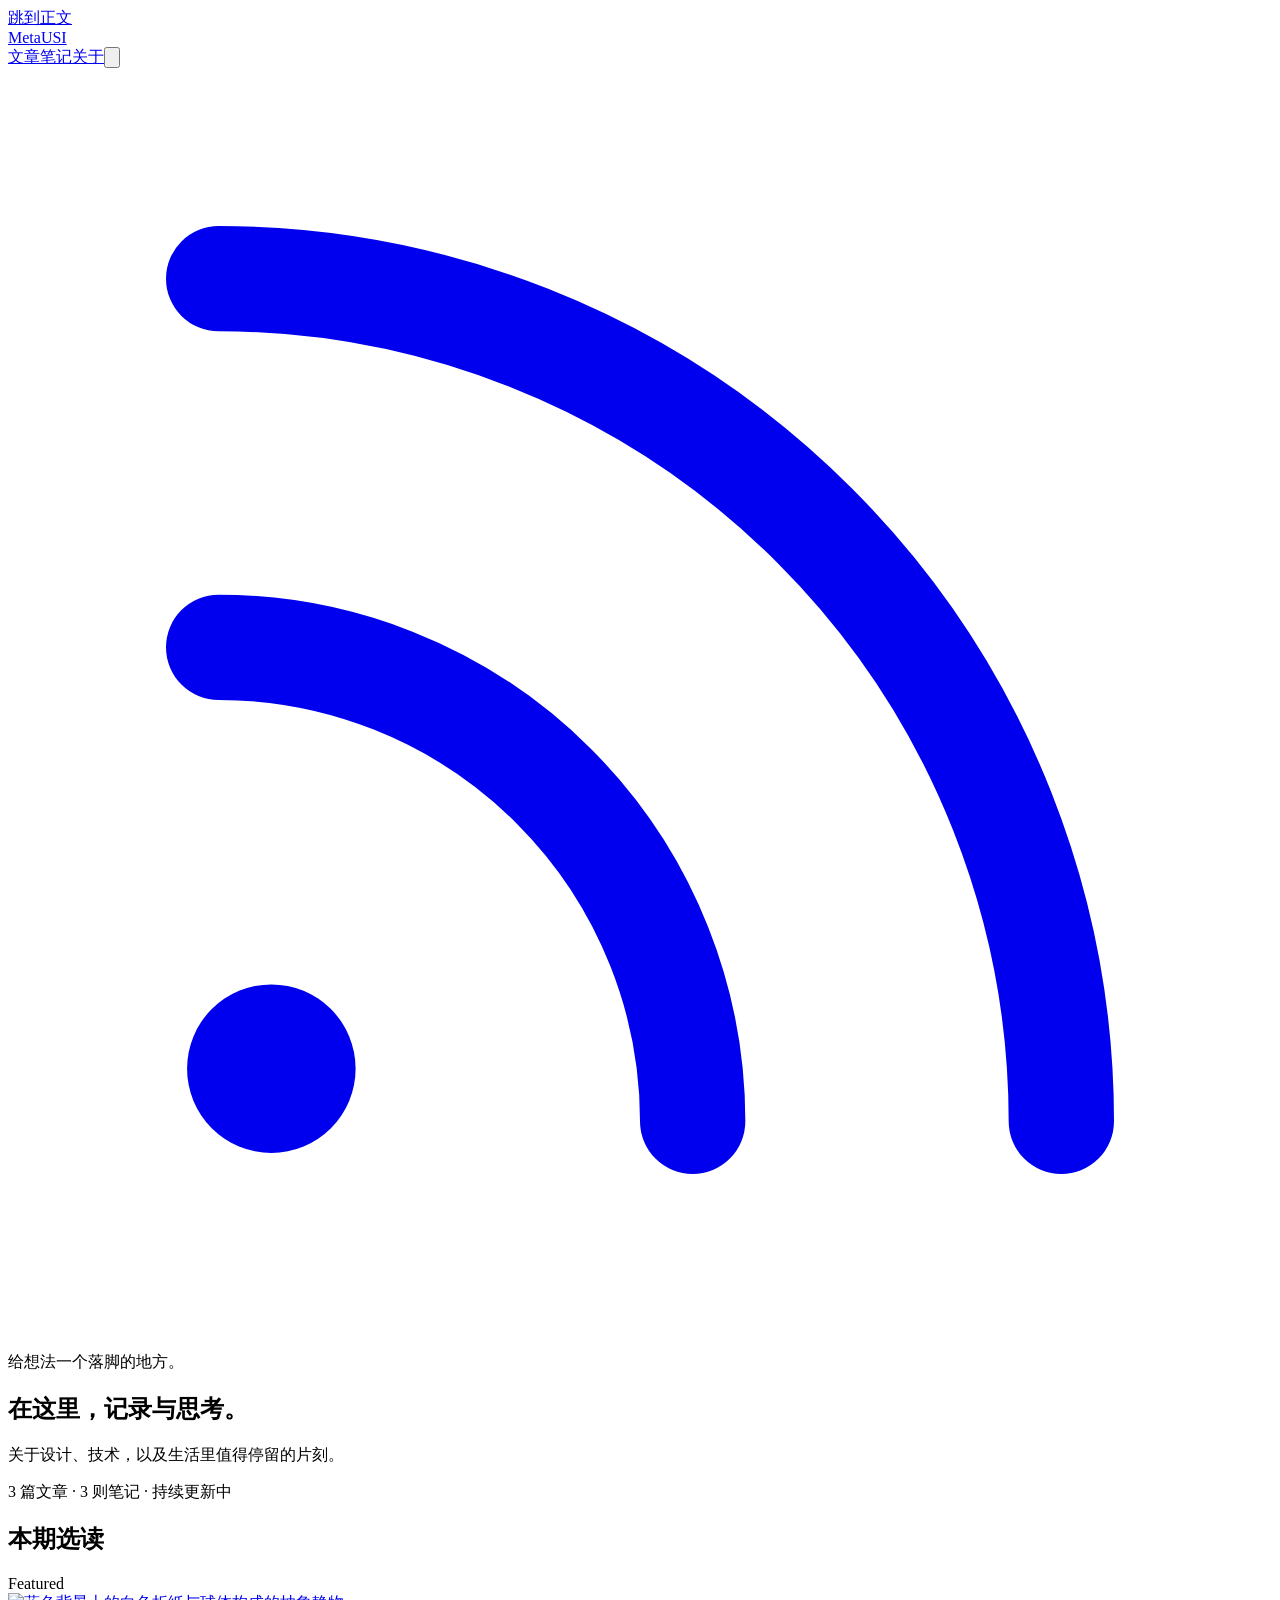
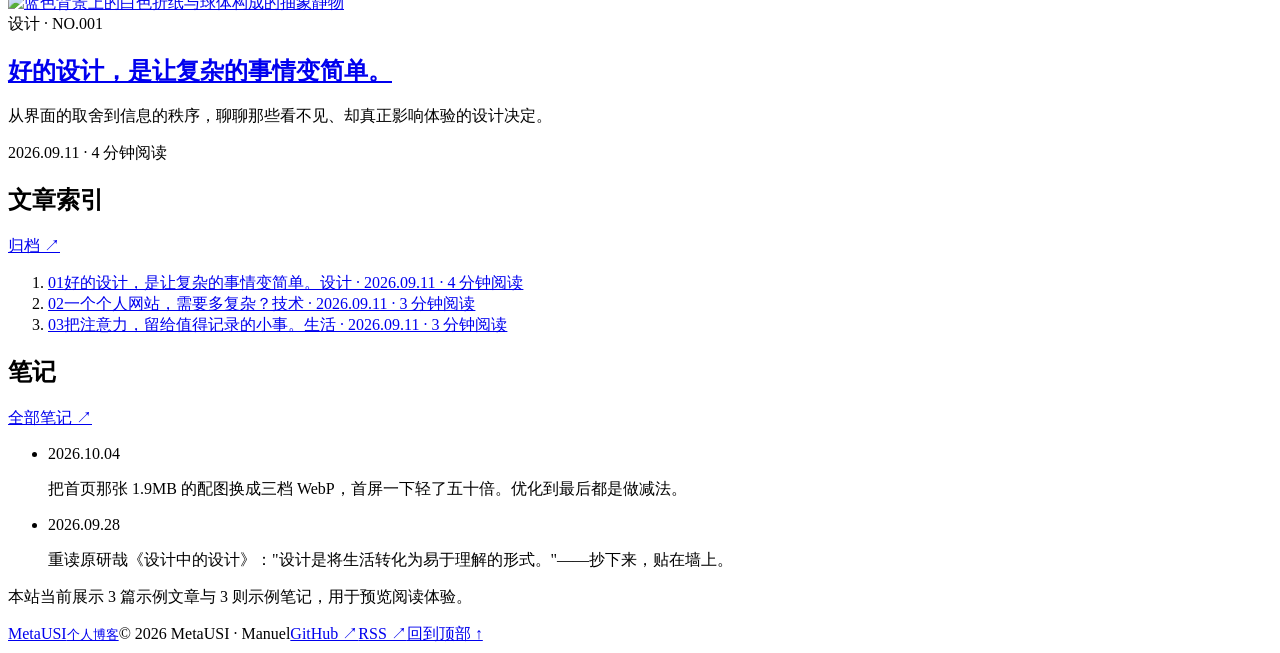
==== commit 3355552b: "改版 v2: 纸上编辑部 — 暖纸色编辑风、编号索引、深色模式、笔记流" ====
--- a/metausi.com/index.html
+++ b/metausi.com/index.html
@@ -1 +1 @@
-<!DOCTYPE html><html lang="zh-CN" id="top"><head><meta charset="UTF-8"><meta name="viewport" content="width=device-width, initial-scale=1"><title>记录设计、技术与日常思考 — MetaUSI</title><meta name="description" content="MetaUSI，Manuel 的个人博客。关于设计、技术与日常生活的记录和思考。"><meta name="author" content="Manuel / MetaUSI"><meta name="theme-color" content="#244bff"><meta name="color-scheme" content="light"><link rel="canonical" href="https://www.metausi.com/"><link rel="icon" href="/favicon.svg" type="image/svg+xml"><meta property="og:type" content="website"><meta property="og:url" content="https://www.metausi.com/"><meta property="og:site_name" content="MetaUSI"><meta property="og:locale" content="zh_CN"><meta property="og:title" content="记录设计、技术与日常思考 — MetaUSI"><meta property="og:description" content="MetaUSI，Manuel 的个人博客。关于设计、技术与日常生活的记录和思考。"><meta property="og:image" content="https://www.metausi.com/assets/og.png"><meta property="og:image:width" content="1200"><meta property="og:image:height" content="630"><meta name="twitter:card" content="summary_large_image"><meta name="twitter:title" content="记录设计、技术与日常思考 — MetaUSI"><meta name="twitter:description" content="MetaUSI，Manuel 的个人博客。关于设计、技术与日常生活的记录和思考。"><meta name="twitter:image" content="https://www.metausi.com/assets/og.png"><link rel="stylesheet" href="/assets/styles.css"><script src="/assets/main.js" defer></script></head><body><a class="skip-link" href="#main">跳到正文</a><header class="site-header"><div class="container header-inner"><a class="brand" href="/" aria-label="MetaUSI 首页"><span class="brand-mark">M<span>·</span></span><span>MetaUSI</span></a><nav aria-label="主导航"><a aria-current="page" href="/">首页</a><a  href="/archive.html">归档</a><a  href="/about.html">关于</a><a class="nav-contact" href="mailto:hello@metausi.com">来信 <span aria-hidden="true">↗</span></a></nav></div></header><main id="main" class="container"><section class="intro"><div><p class="eyebrow"><span class="blue-line"></span>A PERSONAL JOURNAL</p><h1>在这里，<span>记录与思考。</span></h1><p class="intro-copy">关于设计、技术，以及生活里值得停留的片刻。</p></div><div class="intro-note"><span>BY MANUEL</span><span>设计 · 技术 · 生活</span></div></section><section aria-labelledby="featured-title"><div class="section-line"><h2 id="featured-title">本期选读 <span>FEATURED STORY</span></h2><span class="edition">NO. 001 / 2026</span></div><article class="featured"><a class="feature-art" href="/posts/less-but-better.html" aria-label="阅读：好的设计，是让复杂的事情变简单。"><img src="/assets/editorial.png" alt="蓝色背景上的白色折纸与球体构成的抽象静物" width="1536" height="1024" fetchpriority="high"></a><div class="feature-copy"><div class="post-meta"><span class="category">设计</span><span>示例文章</span><span>4 分钟阅读</span></div><h2><a href="/posts/less-but-better.html">好的设计，<br>是让复杂的事情<br><em>变简单。</em></a></h2><p>从界面的取舍到信息的秩序，聊聊那些看不见、却真正影响体验的设计决定。</p><a class="read-link" href="/posts/less-but-better.html">阅读全文 <span aria-hidden="true">↗</span></a></div></article></section><div class="journal-grid"><section aria-labelledby="latest-title"><div class="section-line"><h2 id="latest-title">最近的记录 <span>LATEST ENTRIES</span></h2><a href="/archive.html">全部文章 ↗</a></div><article class="post-row"><span class="post-number">01</span><div class="post-summary"><div class="post-meta"><span class="category">设计</span><span>示例文章</span><span>4 分钟阅读</span></div><h3><a href="/posts/less-but-better.html">好的设计，是让复杂的事情变简单。</a></h3><p>从界面的取舍到信息的秩序，聊聊那些看不见、却真正影响体验的设计决定。</p><time datetime="2026-09-11">2026.09.11</time></div><a class="row-arrow" href="/posts/less-but-better.html" aria-label="阅读：好的设计，是让复杂的事情变简单。">↗</a></article><article class="post-row"><span class="post-number">02</span><div class="post-summary"><div class="post-meta"><span class="category">技术</span><span>示例文章</span><span>3 分钟阅读</span></div><h3><a href="/posts/a-small-personal-web.html">一个个人网站，需要多复杂？</a></h3><p>从最简单的网页出发，思考内容、速度与长期维护之间的平衡。</p><time datetime="2026-09-11">2026.09.11</time></div><a class="row-arrow" href="/posts/a-small-personal-web.html" aria-label="阅读：一个个人网站，需要多复杂？">↗</a></article><article class="post-row"><span class="post-number">03</span><div class="post-summary"><div class="post-meta"><span class="category">生活</span><span>示例文章</span><span>3 分钟阅读</span></div><h3><a href="/posts/notes-and-attention.html">把注意力，留给值得记录的小事。</a></h3><p>在快速流动的信息之外，给观察、阅读和自己的想法留一点空白。</p><time datetime="2026-09-11">2026.09.11</time></div><a class="row-arrow" href="/posts/notes-and-attention.html" aria-label="阅读：把注意力，留给值得记录的小事。">↗</a></article></section><aside class="sidebar"><div class="author-card"><p class="eyebrow">THE PERSON BEHIND THE WORDS</p><div class="author-monogram" aria-hidden="true">m.</div><h2>你好，我是 Manuel。</h2><p>一名在上海的产品设计师。<br>这里是 MetaUSI，我的个人博客。</p><a class="text-link" href="/about.html">多了解一点 ↗</a></div><div class="margin-note"><span class="note-index">写在开头 / 001</span><p>给想法一个落脚的地方，<br>让记录慢慢长成自己的样子。</p><a href="mailto:hello@metausi.com">hello@metausi.com ↗</a></div></aside></div><p class="sample-disclosure">本站当前展示 3 篇示例文章，用于预览博客的阅读体验。</p></main><footer class="site-footer container"><a class="footer-brand" href="/">MetaUSI<span>个人博客</span></a><p>© 2026 MetaUSI · Manuel</p><a href="https://github.com/gates0426/metausi.com" target="_blank" rel="noopener noreferrer">GitHub ↗</a><a href="#top">回到顶部 ↑</a></footer></body></html>+<!DOCTYPE html><html lang="zh-CN" id="top" data-theme="light"><head><meta charset="UTF-8"><script>(function(){try{var t=localStorage.getItem("metausi-theme");if(!t){t=window.matchMedia("(prefers-color-scheme: dark)").matches?"dark":"light";}document.documentElement.setAttribute("data-theme",t);}catch(e){}})();</script><meta name="viewport" content="width=device-width, initial-scale=1"><title>记录设计、技术与日常思考 — MetaUSI</title><meta name="description" content="MetaUSI，Manuel 的个人博客。关于设计、技术与日常生活的记录和思考。"><meta name="author" content="Manuel / MetaUSI"><meta name="theme-color" content="#244bff"><meta name="color-scheme" content="light dark"><link rel="canonical" href="https://www.metausi.com/"><link rel="icon" href="/favicon.svg" type="image/svg+xml"><link rel="alternate" type="application/atom+xml" title="MetaUSI" href="/feed.xml"><meta property="og:type" content="website"><meta property="og:url" content="https://www.metausi.com/"><meta property="og:site_name" content="MetaUSI"><meta property="og:locale" content="zh_CN"><meta property="og:title" content="记录设计、技术与日常思考 — MetaUSI"><meta property="og:description" content="MetaUSI，Manuel 的个人博客。关于设计、技术与日常生活的记录和思考。"><meta property="og:image" content="https://www.metausi.com/assets/og.png"><meta property="og:image:width" content="1200"><meta property="og:image:height" content="630"><meta name="twitter:card" content="summary_large_image"><meta name="twitter:title" content="记录设计、技术与日常思考 — MetaUSI"><meta name="twitter:description" content="MetaUSI，Manuel 的个人博客。关于设计、技术与日常生活的记录和思考。"><meta name="twitter:image" content="https://www.metausi.com/assets/og.png"><script type="application/ld+json">{"@context":"https://schema.org","@type":"WebSite","name":"MetaUSI","url":"https://www.metausi.com/","inLanguage":"zh-CN","author":{"@type":"Person","name":"Manuel"}}</script><link rel="stylesheet" href="/assets/styles.css"><script src="/assets/main.js" defer></script></head><body><a class="skip-link" href="#main">跳到正文</a><header class="masthead"><div class="container masthead-inner"><a class="wordmark" href="/" aria-label="MetaUSI 首页">MetaUSI</a><nav class="site-nav" aria-label="主导航"><a href="/archive.html">文章</a><a href="/notes.html">笔记</a><a href="/about.html">关于</a><span class="nav-icons"><button class="icon-btn" id="theme-toggle" type="button" aria-label="切换深色模式"><svg class="icon icon-moon" viewBox="0 0 24 24" fill="none" stroke="currentColor" stroke-width="2" stroke-linecap="round" aria-hidden="true"><path d="M21 12.8A9 9 0 1 1 11.2 3a7 7 0 0 0 9.8 9.8z"/></svg><svg class="icon icon-sun" viewBox="0 0 24 24" fill="none" stroke="currentColor" stroke-width="2" stroke-linecap="round" aria-hidden="true"><circle cx="12" cy="12" r="4"/><path d="M12 2v2m0 16v2M4.9 4.9l1.4 1.4m11.3 11.3 1.4 1.4M2 12h2m16 0h2M4.9 19.1l1.4-1.4M17.7 6.3l1.4-1.4"/></svg></button><a class="icon-btn" href="/feed.xml" aria-label="RSS 订阅"><svg class="icon" viewBox="0 0 24 24" fill="none" stroke="currentColor" stroke-width="2" stroke-linecap="round" aria-hidden="true"><path d="M4 11a9 9 0 0 1 9 9"/><path d="M4 4a16 16 0 0 1 16 16"/><circle cx="5" cy="19" r="1.6" fill="currentColor" stroke="none"/></svg></a></span></nav></div></header><main id="main"><section class="hero container"><p class="epigraph">给想法一个落脚的地方。</p><h1>在这里，<span class="accent">记录与思考。</span></h1><p class="lede">关于设计、技术，以及生活里值得停留的片刻。</p><p class="stats mono">3 篇文章 · 3 则笔记 · 持续更新中</p></section><section class="section container" aria-labelledby="featured-h"><div class="section-head"><h2 class="section-title" id="featured-h">本期选读</h2><span class="kicker">Featured</span></div><article class="featured"><a class="featured-img" href="/posts/less-but-better.html" aria-label="阅读：好的设计，是让复杂的事情变简单。"><picture><source type="image/webp" srcset="/assets/editorial-768w.webp 768w,/assets/editorial-1200w.webp 1200w" sizes="(max-width:720px) 100vw,300px"><img src="/assets/editorial.png" alt="蓝色背景上的白色折纸与球体构成的抽象静物" width="768" height="512" fetchpriority="high" decoding="async"></picture></a><div class="featured-text"><span class="kicker">设计 · NO.001</span><h2><a href="/posts/less-but-better.html">好的设计，是让复杂的事情变简单。</a></h2><p>从界面的取舍到信息的秩序，聊聊那些看不见、却真正影响体验的设计决定。</p><p class="featured-meta mono">2026.09.11 · 4 分钟阅读</p></div></article></section><section class="section container" aria-labelledby="index-h"><div class="section-head"><h2 class="section-title" id="index-h">文章索引</h2><a href="/archive.html">归档 ↗</a></div><ol class="idx"><li><a class="idx-row" href="/posts/less-but-better.html"><span class="idx-num">01</span><span><span class="idx-title">好的设计，是让复杂的事情变简单。</span><span class="idx-meta mono"><span class="cat">设计</span> · 2026.09.11 · 4 分钟阅读</span></span></a></li><li><a class="idx-row" href="/posts/a-small-personal-web.html"><span class="idx-num">02</span><span><span class="idx-title">一个个人网站，需要多复杂？</span><span class="idx-meta mono"><span class="cat">技术</span> · 2026.09.11 · 3 分钟阅读</span></span></a></li><li><a class="idx-row" href="/posts/notes-and-attention.html"><span class="idx-num">03</span><span><span class="idx-title">把注意力，留给值得记录的小事。</span><span class="idx-meta mono"><span class="cat">生活</span> · 2026.09.11 · 3 分钟阅读</span></span></a></li></ol></section><section class="section container" aria-labelledby="notes-h"><div class="section-head"><h2 class="section-title" id="notes-h">笔记</h2><a href="/notes.html">全部笔记 ↗</a></div><ul class="note-teasers"><li><time class="mono" datetime="2026-10-04">2026.10.04</time><p>把首页那张 1.9MB 的配图换成三档 WebP，首屏一下轻了五十倍。优化到最后都是做减法。</p></li><li><time class="mono" datetime="2026-09-28">2026.09.28</time><p>重读原研哉《设计中的设计》："设计是将生活转化为易于理解的形式。"——抄下来，贴在墙上。</p></li></ul></section><p class="container narrow sample-disclosure">本站当前展示 3 篇示例文章与 3 则示例笔记，用于预览阅读体验。</p></main><footer class="site-footer"><div class="container footer-inner"><a class="footer-brand" href="/">MetaUSI<small>个人博客</small></a><span>© 2026 MetaUSI · Manuel</span><a href="https://github.com/gates0426/metausi.com" target="_blank" rel="noopener noreferrer">GitHub ↗</a><a href="/feed.xml">RSS ↗</a><a href="#top">回到顶部 ↑</a></div></footer></body></html>
